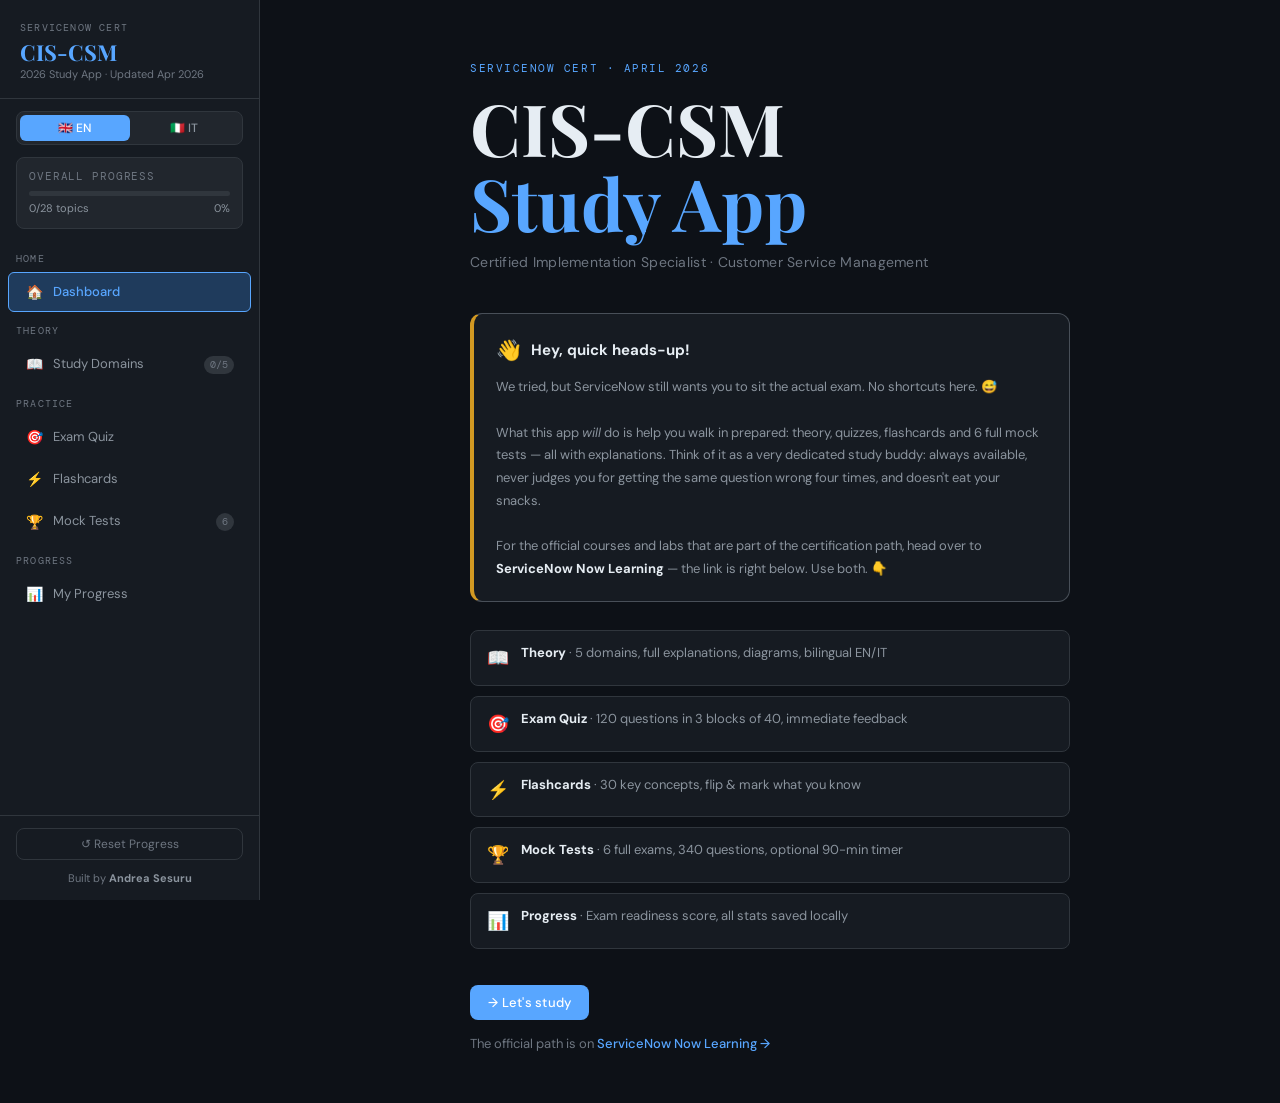
==== index.html @ 517e0b8b "feat: add mock tests section + welcome page - 6 full-length mock exams (340 questions) with certifie" ====
<!DOCTYPE html>
<html lang="en">
<head>
<meta charset="UTF-8">
<meta name="viewport" content="width=device-width, initial-scale=1.0">
<title>CIS-CSM 2026 — Study App</title>
<link href="https://fonts.googleapis.com/css2?family=DM+Sans:wght@300;400;500;600&family=DM+Mono:wght@400;500&family=Playfair+Display:wght@700&display=swap" rel="stylesheet">
<link rel="stylesheet" href="assets/style.css">
</head>
<body>
<div id="app">

<!-- SIDEBAR -->
<nav id="sidebar">
  <div class="sidebar-logo">
    <div class="logo-tag">ServiceNow Cert</div>
    <h1>CIS-CSM</h1>
    <div class="logo-sub">2026 Study App · Updated Apr 2026</div>
  </div>

  <div class="lang-toggle">
    <button class="lang-btn active" id="btn-en" onclick="setLang('en')">🇬🇧 EN</button>
    <button class="lang-btn" id="btn-it" onclick="setLang('it')">🇮🇹 IT</button>
  </div>

  <div class="sidebar-progress">
    <div class="sp-label" id="sp-label">Overall Progress</div>
    <div class="progress-bar-bg"><div class="progress-bar-fill" id="overall-bar" style="width:0%"></div></div>
    <div class="sp-stats">
      <span id="sp-topics">0/20 topics</span>
      <span id="sp-pct">0%</span>
    </div>
  </div>

  <div class="nav-section-label" id="nav-home-label">HOME</div>
  <div class="nav-item active" onclick="showView('home')">
    <span class="nav-icon">🏠</span>
    <span id="nav-home-text">Dashboard</span>
  </div>

  <div class="nav-section-label" id="nav-theory-label">THEORY</div>
  <div class="nav-item" onclick="toggleTheoryNav()">
    <span class="nav-icon">📖</span>
    <span id="nav-theory-text">Study Domains</span>
    <span class="nav-badge" id="theory-done-badge">0/5</span>
  </div>
  <div id="theory-subnav" style="display:none">
    <div class="nav-sub-item" onclick="showTheory(0)" id="subnav-0">
      <span class="check" id="check-0"></span>D1 · Data Model
    </div>
    <div class="nav-sub-item" onclick="showTheory(1)" id="subnav-1">
      <span class="check" id="check-1"></span>D2 · Configuration
    </div>
    <div class="nav-sub-item" onclick="showTheory(2)" id="subnav-2">
      <span class="check" id="check-2"></span>D3 · Case Mgmt
    </div>
    <div class="nav-sub-item" onclick="showTheory(3)" id="subnav-3">
      <span class="check" id="check-3"></span>D4 · Workspace &amp; Analytics
    </div>
    <div class="nav-sub-item" onclick="showTheory(4)" id="subnav-4">
      <span class="check" id="check-4"></span>D5 · Knowledge &amp; BP
    </div>
  </div>

  <div class="nav-section-label" id="nav-practice-label">PRACTICE</div>
  <div class="nav-item" onclick="showView('quiz')">
    <span class="nav-icon">🎯</span>
    <span id="nav-quiz-text">Exam Quiz</span>
  </div>
  <div class="nav-item" onclick="showView('flashcards')">
    <span class="nav-icon">⚡</span>
    <span id="nav-flash-text">Flashcards</span>
  </div>
  <div class="nav-item" onclick="showView('mocktest')">
    <span class="nav-icon">🏆</span>
    <span id="nav-mock-text">Mock Tests</span>
    <span class="nav-badge" id="mock-done-badge">6</span>
  </div>

  <div class="nav-section-label" id="nav-progress-label">PROGRESS</div>
  <div class="nav-item" onclick="showView('progress')">
    <span class="nav-icon">📊</span>
    <span id="nav-progress-text">My Progress</span>
  </div>

  <div class="sidebar-bottom">
    <button class="reset-btn" onclick="confirmReset()" id="reset-btn">↺ Reset Progress</button>
    <div style="font-size:11px;color:var(--text3);text-align:center;margin-top:10px">Built by <strong style="color:var(--text2)">Andrea Sesuru</strong></div>
  </div>
</nav>

<!-- MAIN -->
<main id="main">

<!-- WELCOME VIEW -->
<div class="view active" id="view-welcome" style="max-width:680px">
  <div class="welcome-logo">
    <div class="wl-tag" id="wl-tag">ServiceNow Cert · April 2026</div>
    <h1 class="wl-title">CIS-CSM<br><span id="wl-sub">Study App</span></h1>
    <p class="wl-tagline" id="wl-tagline">Certified Implementation Specialist · Customer Service Management</p>
  </div>

  <div class="welcome-disclaimer">
    <div class="wd-header">
      <span class="wd-emoji">👋</span>
      <span class="wd-title" id="wd-title">Hey, quick heads-up!</span>
    </div>
    <p class="wd-text" id="wd-text"></p>
  </div>

  <div class="welcome-features">
    <div class="wf-item"><span class="wf-icon">📖</span><div><strong id="wf-t1">Theory</strong><span id="wf-d1"> · 5 domains, full explanations, diagrams, bilingual EN/IT</span></div></div>
    <div class="wf-item"><span class="wf-icon">🎯</span><div><strong id="wf-t2">Exam Quiz</strong><span id="wf-d2"> · 120 questions in 3 blocks of 40, immediate feedback</span></div></div>
    <div class="wf-item"><span class="wf-icon">⚡</span><div><strong id="wf-t3">Flashcards</strong><span id="wf-d3"> · 30 key concepts, flip & mark what you know</span></div></div>
    <div class="wf-item"><span class="wf-icon">🏆</span><div><strong id="wf-t4">Mock Tests</strong><span id="wf-d4"> · 6 full exams, 340 questions, optional 90-min timer</span></div></div>
    <div class="wf-item"><span class="wf-icon">📊</span><div><strong id="wf-t5">Progress</strong><span id="wf-d5"> · Exam readiness score, all stats saved locally</span></div></div>
  </div>

  <div class="welcome-cta">
    <button class="btn-primary welcome-enter-btn" onclick="showView('home')" id="wl-enter-btn">
      → Let's study
    </button>
    <div class="wl-snow-link">
      <span id="wl-snow-pre">The official path is on </span><a href="https://learning.servicenow.com/lxp/en/pages/now-learning-get-certified?id=amap_detail&achievement_id=548ed977dbc27f40de3cdb85ca9619d2" target="_blank" rel="noopener" class="hb-link">ServiceNow Now Learning →</a>
    </div>
  </div>
</div>

<!-- HOME VIEW -->
<div class="view" id="view-home">
  <div class="view-header">
    <div class="breadcrumb" id="bc-home">HOME</div>
    <h2 id="home-title">CIS-CSM 2026 Study Hub</h2>
    <p id="home-sub">ServiceNow Certified Implementation Specialist · Customer Service Management</p>
  </div>
  <div class="home-hero">
    <div class="hero-tag" id="hero-tag">Exam Overview</div>
    <div class="exam-badges">
      <span class="exam-badge" id="badge-q">60 questions</span>
      <span class="exam-badge" id="badge-t">90 minutes</span>
      <span class="exam-badge" id="badge-p">~70% to pass</span>
      <span class="exam-badge" id="badge-c">$315 fee</span>
      <span class="exam-badge" id="badge-pre">Prereq: CSA</span>
    </div>
    <div style="background:var(--bg2);border:1px solid var(--border);border-radius:var(--radius-lg);padding:16px 20px;margin-bottom:16px">
      <div style="font-size:12px;color:var(--text3);font-family:var(--font-mono);text-transform:uppercase;letter-spacing:.08em;margin-bottom:8px" id="domain-chart-label">Domain Weights</div>
      <div class="weight-chart">
        <div class="wc-bar-wrap"><div class="wc-bar" style="height:60%;background:var(--blue)"></div><div class="wc-pct">25%</div><div class="wc-label">Data Model</div></div>
        <div class="wc-bar-wrap"><div class="wc-bar" style="height:100%;background:var(--teal)"></div><div class="wc-pct">30%</div><div class="wc-label">Config</div></div>
        <div class="wc-bar-wrap"><div class="wc-bar" style="height:67%;background:var(--purple)"></div><div class="wc-pct">20%</div><div class="wc-label">Case Mgmt</div></div>
        <div class="wc-bar-wrap"><div class="wc-bar" style="height:50%;background:var(--amber)"></div><div class="wc-pct">15%</div><div class="wc-label">WS &amp; Analytics</div></div>
        <div class="wc-bar-wrap"><div class="wc-bar" style="height:33%;background:var(--red)"></div><div class="wc-pct">10%</div><div class="wc-label">Knowledge</div></div>
      </div>
    </div>
  </div>
  <div class="home-cards">
    <div class="home-card" onclick="showView('theory')">
      <div class="hc-icon">📖</div>
      <div class="hc-title" id="hc-t1">Study Theory</div>
      <div class="hc-desc" id="hc-d1">5 domains, full explanations with diagrams. Switch EN/IT.</div>
      <div class="hc-arrow" id="hc-a1">→ Start learning</div>
    </div>
    <div class="home-card" onclick="showView('quiz')">
      <div class="hc-icon">🎯</div>
      <div class="hc-title" id="hc-t2">Take a Quiz</div>
      <div class="hc-desc" id="hc-d2">120+ exam-style questions in blocks of 40. Full explanations.</div>
      <div class="hc-arrow" id="hc-a2">→ Test yourself</div>
    </div>
    <div class="home-card" onclick="showView('flashcards')">
      <div class="hc-icon">⚡</div>
      <div class="hc-title" id="hc-t3">Flashcards</div>
      <div class="hc-desc" id="hc-d3">Quick concept review — flip cards, mark what you know.</div>
      <div class="hc-arrow" id="hc-a3">→ Quick review</div>
    </div>
    <div class="home-card" onclick="showView('progress')">
      <div class="hc-icon">📊</div>
      <div class="hc-title" id="hc-t4">My Progress</div>
      <div class="hc-desc" id="hc-d4">Track quiz scores, topics completed, and readiness level.</div>
      <div class="hc-arrow" id="hc-a4">→ View stats</div>
    </div>
    <div class="home-card home-card-mock" onclick="showView('mocktest')">
      <div class="hc-icon">🏆</div>
      <div class="hc-title" id="hc-t5">Full Exam Simulations</div>
      <div class="hc-desc" id="hc-d5">6 full mock tests with 340 real-style questions. Instant explanations.</div>
      <div class="hc-arrow" id="hc-a5">→ Simulate exam</div>
    </div>
  </div>
</div>

<!-- THEORY VIEW -->
<div class="view" id="view-theory" style="padding:0;max-width:100%">
  <div class="theory-layout">
    <div class="theory-toc" id="theory-toc"></div>
    <div class="theory-main" id="theory-main"></div>
  </div>
</div>

<!-- QUIZ VIEW -->
<div class="view" id="view-quiz">
  <div class="view-header">
    <div class="breadcrumb" id="bc-quiz">PRACTICE</div>
    <h2 id="quiz-title">Exam Quiz</h2>
    <p id="quiz-sub">Blocks of 40 questions · English · Answer and read explanation immediately</p>
  </div>
  <div id="quiz-setup">
    <div class="card" style="margin-bottom:20px">
      <div class="card-title" id="qs-select-label">Select a question block:</div>
      <div class="block-selector" id="block-selector"></div>
    </div>
    <div id="quiz-area"></div>
  </div>
  <div id="quiz-result" style="display:none"></div>
</div>

<!-- FLASHCARDS VIEW -->
<div class="view" id="view-flashcards">
  <div class="view-header">
    <div class="breadcrumb" id="bc-flash">PRACTICE</div>
    <h2 id="fc-title">Flashcards</h2>
    <p id="fc-sub">Click card to reveal answer · Mark what you know</p>
  </div>
  <div id="fc-domain-select" style="margin-bottom:16px"></div>
  <div id="flashcard-area"></div>
</div>

<!-- MOCK TEST VIEW -->
<div class="view" id="view-mocktest">
  <div class="view-header">
    <div class="breadcrumb" id="bc-mock">PRACTICE</div>
    <h2 id="mock-title">Mock Tests</h2>
    <p id="mock-sub">Full-length exam simulations · 340 questions across 6 tests · Immediate feedback</p>
  </div>
  <div id="mock-area"></div>
</div>

<!-- PROGRESS VIEW -->
<div class="view" id="view-progress">
  <div class="view-header">
    <div class="breadcrumb" id="bc-prog">PROGRESS</div>
    <h2 id="prog-title">My Progress</h2>
    <p id="prog-sub">Your personal study stats — saved locally in your browser</p>
  </div>
  <div id="progress-content"></div>
</div>

</main>
</div>

<!-- TOAST -->
<div class="toast" id="toast"></div>

<!-- DATA -->
<script src="data/theory-data.js"></script>
<script src="data/quiz-data.js"></script>
<script src="data/flashcards-data.js"></script>
<script src="data/mock-data-part1.js"></script>
<script src="data/mock-data-part2.js"></script>
<script src="data/mock-data.js"></script>

<!-- CORE -->
<script src="js/app.js"></script>
<script src="js/theory.js"></script>
<script src="js/quiz.js"></script>
<script src="js/flashcards.js"></script>
<script src="js/progress.js"></script>
<script src="js/mocktest.js"></script>
</body>
</html>
---- assets/style.css ----
:root {
  --bg: #0d1117;
  --bg2: #161b22;
  --bg3: #21262d;
  --bg4: #30363d;
  --border: #30363d;
  --border2: #484f58;
  --text: #e6edf3;
  --text2: #8b949e;
  --text3: #6e7681;
  --blue: #58a6ff;
  --blue-dim: #1f3b5c;
  --green: #3fb950;
  --green-dim: #1a3a22;
  --red: #f85149;
  --red-dim: #3b1c1c;
  --amber: #d29922;
  --amber-dim: #3b2e0e;
  --purple: #a5a0f0;
  --purple-dim: #2d2a5e;
  --teal: #39c5cf;
  --teal-dim: #0d3035;
  --radius: 8px;
  --radius-lg: 12px;
  --font: 'DM Sans', sans-serif;
  --font-mono: 'DM Mono', monospace;
  --font-display: 'Playfair Display', serif;
  --transition: 0.18s ease;
}
*, *::before, *::after { box-sizing: border-box; margin: 0; padding: 0; }
html { scroll-behavior: smooth; }
body { background: var(--bg); color: var(--text); font-family: var(--font); font-size: 15px; line-height: 1.6; min-height: 100vh; overflow-x: hidden; }
a { color: var(--blue); text-decoration: none; }
button { font-family: var(--font); cursor: pointer; border: none; outline: none; }
input, select { font-family: var(--font); }

/* ── LAYOUT ── */
#app { display: flex; min-height: 100vh; }

/* ── SIDEBAR ── */
#sidebar {
  width: 260px; min-width: 260px; background: var(--bg2); border-right: 1px solid var(--border);
  display: flex; flex-direction: column; position: sticky; top: 0; height: 100vh; overflow-y: auto; z-index: 100;
}
.sidebar-logo {
  padding: 20px 20px 14px;
  border-bottom: 1px solid var(--border);
}
.sidebar-logo .logo-tag {
  font-size: 10px; letter-spacing: 0.12em; text-transform: uppercase; color: var(--text3);
  font-family: var(--font-mono); margin-bottom: 4px;
}
.sidebar-logo h1 {
  font-family: var(--font-display); font-size: 22px; color: var(--blue);
  line-height: 1.1;
}
.sidebar-logo .logo-sub { font-size: 11px; color: var(--text3); margin-top: 2px; }

/* lang toggle */
.lang-toggle {
  margin: 12px 16px;
  display: flex; background: var(--bg3); border-radius: var(--radius); padding: 3px; border: 1px solid var(--border);
}
.lang-btn {
  flex: 1; padding: 5px; border-radius: 6px; font-size: 12px; font-weight: 500;
  background: transparent; color: var(--text2); transition: var(--transition);
}
.lang-btn.active { background: var(--blue); color: #fff; }

/* progress mini */
.sidebar-progress {
  margin: 0 16px 12px;
  background: var(--bg3); border-radius: var(--radius); padding: 10px 12px; border: 1px solid var(--border);
}
.sidebar-progress .sp-label { font-size: 11px; color: var(--text3); margin-bottom: 6px; font-family: var(--font-mono); text-transform: uppercase; letter-spacing: 0.08em; }
.progress-bar-bg { background: var(--bg4); border-radius: 99px; height: 5px; margin-bottom: 4px; }
.progress-bar-fill { height: 5px; border-radius: 99px; background: linear-gradient(90deg, var(--blue), var(--teal)); transition: width 0.5s ease; }
.sp-stats { display: flex; justify-content: space-between; font-size: 11px; color: var(--text2); }

/* nav sections */
.nav-section-label {
  padding: 10px 16px 4px; font-size: 10px; text-transform: uppercase; letter-spacing: 0.12em;
  color: var(--text3); font-family: var(--font-mono);
}
.nav-item {
  display: flex; align-items: center; gap: 10px; padding: 8px 16px;
  cursor: pointer; border-radius: 6px; margin: 1px 8px;
  transition: var(--transition); font-size: 13px; color: var(--text2); font-weight: 400;
  border: 1px solid transparent;
}
.nav-item:hover { background: var(--bg3); color: var(--text); }
.nav-item.active { background: var(--blue-dim); color: var(--blue); border-color: var(--blue); font-weight: 500; }
.nav-item .nav-icon { width: 18px; text-align: center; font-size: 14px; flex-shrink: 0; }
.nav-item .nav-badge {
  margin-left: auto; font-size: 10px; padding: 1px 6px; border-radius: 99px;
  background: var(--bg4); color: var(--text3); font-family: var(--font-mono);
}
.nav-item.active .nav-badge { background: var(--blue); color: #fff; }

.nav-sub-item {
  display: flex; align-items: center; gap: 8px; padding: 6px 16px 6px 36px;
  cursor: pointer; border-radius: 6px; margin: 1px 8px;
  transition: var(--transition); font-size: 12px; color: var(--text3);
}
.nav-sub-item:hover { background: var(--bg3); color: var(--text2); }
.nav-sub-item.active { color: var(--blue); }
.nav-sub-item .check { width: 14px; height: 14px; border-radius: 3px; border: 1px solid var(--border2); display: inline-flex; align-items: center; justify-content: center; flex-shrink: 0; font-size: 9px; }
.nav-sub-item.done .check { background: var(--green); border-color: var(--green); color: #fff; }

.sidebar-bottom { margin-top: auto; padding: 12px 16px; border-top: 1px solid var(--border); }
.reset-btn {
  width: 100%; padding: 7px; background: transparent; border: 1px solid var(--border);
  border-radius: var(--radius); color: var(--text3); font-size: 12px;
  transition: var(--transition);
}
.reset-btn:hover { border-color: var(--red); color: var(--red); }

/* ── MAIN CONTENT ── */
#main { flex: 1; overflow-y: auto; }
.view { display: none; padding: 32px 40px; max-width: 900px; margin: 0 auto; }

/* ── WELCOME PAGE ── */
#view-welcome {
  min-height: 100vh;
  padding: 60px 40px 48px;
  flex-direction: column; justify-content: center;
}
#view-welcome.active { display: flex !important; }

.welcome-logo { margin-bottom: 40px; }
.wl-tag {
  font-size: 11px; text-transform: uppercase; letter-spacing: .14em;
  color: var(--blue); font-family: var(--font-mono); margin-bottom: 12px;
}
.wl-title {
  font-family: var(--font-display); font-size: clamp(42px, 8vw, 72px);
  line-height: 1.05; color: var(--text); margin-bottom: 10px;
}
.wl-title span { color: var(--blue); }
.wl-tagline { font-size: 14px; color: var(--text3); letter-spacing: .02em; }

.welcome-disclaimer {
  background: var(--bg2); border: 1px solid var(--border2);
  border-left: 4px solid var(--amber);
  border-radius: var(--radius-lg); padding: 20px 22px; margin-bottom: 28px;
}
.wd-header { display: flex; align-items: center; gap: 10px; margin-bottom: 10px; }
.wd-emoji  { font-size: 20px; }
.wd-title  { font-size: 15px; font-weight: 700; color: var(--text); }
.wd-text   { font-size: 13px; color: var(--text2); line-height: 1.75; }
.wd-text strong { color: var(--text); }
.wd-text a { color: var(--blue); }

.welcome-features {
  display: flex; flex-direction: column; gap: 10px; margin-bottom: 36px;
}
.wf-item {
  display: flex; align-items: flex-start; gap: 12px;
  padding: 12px 16px; background: var(--bg2); border: 1px solid var(--border);
  border-radius: var(--radius); font-size: 13px; color: var(--text2);
}
.wf-icon { font-size: 18px; flex-shrink: 0; margin-top: 1px; }
.wf-item strong { color: var(--text); }

.welcome-cta { display: flex; flex-direction: column; gap: 14px; }
.welcome-enter-btn {
  padding: 14px 32px; font-size: 16px; font-weight: 600;
  border-radius: var(--radius-lg); width: fit-content;
  letter-spacing: .02em;
}
.wl-snow-link { font-size: 13px; color: var(--text3); }
.wl-snow-link a { color: var(--blue); font-weight: 500; }
.view.active { display: block; }

/* ── HEADER BAR ── */
.view-header { margin-bottom: 28px; }
.view-header .breadcrumb { font-size: 11px; color: var(--text3); font-family: var(--font-mono); margin-bottom: 8px; text-transform: uppercase; letter-spacing: 0.08em; }
.view-header h2 { font-size: 28px; font-weight: 600; color: var(--text); margin-bottom: 4px; }
.view-header p { color: var(--text2); font-size: 14px; }

/* ── CARDS ── */
.card { background: var(--bg2); border: 1px solid var(--border); border-radius: var(--radius-lg); padding: 20px 24px; margin-bottom: 16px; }
.card-title { font-weight: 600; font-size: 14px; margin-bottom: 8px; }
.card p { color: var(--text2); font-size: 14px; line-height: 1.7; }
.card ul { padding-left: 18px; color: var(--text2); font-size: 14px; line-height: 1.8; }
.card li { margin-bottom: 2px; }

/* ── THEORY VIEW ── */
.theory-section-header {
  display: flex; align-items: center; gap: 12px; margin-bottom: 20px;
  padding: 16px 20px; background: var(--bg2); border-radius: var(--radius-lg);
  border: 1px solid var(--border); border-left: 3px solid var(--blue);
}
.theory-section-header .tsh-pct {
  font-size: 28px; font-weight: 600; color: var(--blue); font-family: var(--font-mono); min-width: 60px;
}
.theory-section-header .tsh-info h3 { font-size: 18px; font-weight: 600; color: var(--text); }
.theory-section-header .tsh-info p { font-size: 12px; color: var(--text2); }

.concept-block {
  background: var(--bg2); border: 1px solid var(--border); border-radius: var(--radius-lg);
  margin-bottom: 12px; overflow: hidden;
}
.concept-block-header {
  display: flex; align-items: center; justify-content: space-between;
  padding: 14px 18px; cursor: pointer; transition: var(--transition);
  user-select: none;
}
.concept-block-header:hover { background: var(--bg3); }
.concept-block-header h4 { font-size: 14px; font-weight: 500; display: flex; align-items: center; gap: 10px; }
.concept-block-header .arrow { color: var(--text3); transition: transform var(--transition); font-size: 12px; }
.concept-block.open .arrow { transform: rotate(90deg); }
.concept-block-body { display: none; padding: 0 18px 16px; border-top: 1px solid var(--border); }
.concept-block.open .concept-block-body { display: block; }
.concept-block-body p { color: var(--text2); font-size: 14px; line-height: 1.75; margin-top: 12px; margin-bottom: 8px; }
.concept-block-body ul, .concept-block-body ol { padding-left: 20px; color: var(--text2); font-size: 14px; line-height: 1.8; }
.concept-block-body li { margin-bottom: 4px; }
.concept-block-body strong { color: var(--text); font-weight: 500; }
.concept-block-body code { background: var(--bg3); color: var(--amber); padding: 1px 5px; border-radius: 4px; font-family: var(--font-mono); font-size: 12px; }

/* callout boxes */
.callout {
  display: flex; gap: 12px; padding: 12px 14px; border-radius: var(--radius);
  margin: 10px 0; font-size: 13px; line-height: 1.6;
}
.callout.info { background: var(--blue-dim); border-left: 3px solid var(--blue); color: #a0c8ff; }
.callout.warn { background: var(--amber-dim); border-left: 3px solid var(--amber); color: #f5d87a; }
.callout.success { background: var(--green-dim); border-left: 3px solid var(--green); color: #7ee89a; }
.callout.danger { background: var(--red-dim); border-left: 3px solid var(--red); color: #ffaaaa; }
.callout .callout-icon { font-size: 15px; flex-shrink: 0; margin-top: 1px; }

/* diagram */
.diagram-wrap { margin: 14px 0; overflow-x: auto; }
.diagram-wrap svg { max-width: 100%; height: auto; }

/* table */
.info-table { width: 100%; border-collapse: collapse; margin: 12px 0; font-size: 13px; }
.info-table th { background: var(--bg3); color: var(--blue); font-weight: 500; padding: 8px 12px; text-align: left; border: 1px solid var(--border); font-family: var(--font-mono); font-size: 11px; text-transform: uppercase; letter-spacing: 0.05em; }
.info-table td { padding: 8px 12px; border: 1px solid var(--border); color: var(--text2); vertical-align: top; }
.info-table tr:nth-child(even) td { background: var(--bg3); }

/* mark done btn */
.mark-done-btn {
  margin-top: 16px; padding: 8px 16px; background: transparent;
  border: 1px solid var(--green); border-radius: var(--radius); color: var(--green); font-size: 13px;
  transition: var(--transition);
}
.mark-done-btn:hover, .mark-done-btn.done { background: var(--green); color: #fff; }

/* ── QUIZ VIEW ── */
.quiz-nav-bar {
  display: flex; align-items: center; gap: 12px; margin-bottom: 24px;
  padding: 12px 16px; background: var(--bg2); border-radius: var(--radius-lg); border: 1px solid var(--border);
}
.quiz-nav-bar .qnb-info { font-size: 13px; color: var(--text2); }
.quiz-nav-bar .qnb-info span { color: var(--text); font-weight: 500; }
.quiz-score-badge { margin-left: auto; font-family: var(--font-mono); font-size: 13px; color: var(--blue); background: var(--blue-dim); padding: 4px 10px; border-radius: 99px; }

.question-card {
  background: var(--bg2); border: 1px solid var(--border); border-radius: var(--radius-lg);
  padding: 22px 24px; margin-bottom: 12px;
}
.question-card .q-meta { font-size: 11px; color: var(--text3); font-family: var(--font-mono); text-transform: uppercase; letter-spacing: 0.08em; margin-bottom: 10px; display: flex; align-items: center; gap: 8px; }
.question-card .q-meta .domain-tag { background: var(--bg3); border: 1px solid var(--border); border-radius: 99px; padding: 2px 8px; }
.question-card .q-text { font-size: 15px; font-weight: 500; color: var(--text); line-height: 1.6; margin-bottom: 16px; }

.options { display: flex; flex-direction: column; gap: 8px; }
.option-btn {
  display: flex; align-items: flex-start; gap: 10px; padding: 11px 14px;
  background: var(--bg3); border: 1px solid var(--border); border-radius: var(--radius);
  text-align: left; font-size: 14px; color: var(--text); transition: var(--transition);
  cursor: pointer; line-height: 1.5;
}
.option-btn:hover:not(:disabled) { border-color: var(--blue); color: var(--text); background: var(--blue-dim); }
.option-btn .opt-letter {
  width: 22px; height: 22px; border-radius: 5px; flex-shrink: 0; margin-top: 1px;
  background: var(--bg4); border: 1px solid var(--border2); font-size: 11px; font-family: var(--font-mono);
  display: flex; align-items: center; justify-content: center; font-weight: 600; color: var(--text2);
}
.option-btn.correct { border-color: var(--green); background: var(--green-dim); color: #7ee89a; }
.option-btn.correct .opt-letter { background: var(--green); border-color: var(--green); color: #fff; }
.option-btn.wrong { border-color: var(--red); background: var(--red-dim); color: #ffaaaa; }
.option-btn.wrong .opt-letter { background: var(--red); border-color: var(--red); color: #fff; }
.option-btn:disabled { cursor: default; }

.explanation {
  margin-top: 14px; padding: 12px 14px; border-radius: var(--radius);
  background: var(--bg3); border-left: 3px solid var(--blue); font-size: 13px;
  line-height: 1.65; color: var(--text2); display: none;
}
.explanation.show { display: block; }
.explanation strong { color: var(--text); font-weight: 500; }

/* quiz controls */
.quiz-controls { display: flex; gap: 10px; margin-top: 20px; flex-wrap: wrap; }
.btn-primary { padding: 9px 18px; background: var(--blue); border-radius: var(--radius); color: #fff; font-size: 13px; font-weight: 500; transition: var(--transition); }
.btn-primary:hover { background: #79baff; }
.btn-secondary { padding: 9px 18px; background: transparent; border: 1px solid var(--border2); border-radius: var(--radius); color: var(--text2); font-size: 13px; transition: var(--transition); }
.btn-secondary:hover { border-color: var(--text); color: var(--text); }
.btn-danger { padding: 9px 18px; background: transparent; border: 1px solid var(--red); border-radius: var(--radius); color: var(--red); font-size: 13px; transition: var(--transition); }
.btn-danger:hover { background: var(--red-dim); }

/* progress dots */
.q-progress-dots { display: flex; flex-wrap: wrap; gap: 5px; margin-bottom: 16px; }
.q-dot {
  width: 22px; height: 22px; border-radius: 5px; background: var(--bg3);
  border: 1px solid var(--border); cursor: pointer; font-size: 10px; font-family: var(--font-mono);
  display: flex; align-items: center; justify-content: center; color: var(--text3);
  transition: var(--transition);
}
.q-dot:hover { border-color: var(--blue); }
.q-dot.current { border-color: var(--blue); color: var(--blue); background: var(--blue-dim); }
.q-dot.answered-correct { background: var(--green-dim); border-color: var(--green); color: var(--green); }
.q-dot.answered-wrong { background: var(--red-dim); border-color: var(--red); color: var(--red); }

/* block selector */
.block-selector { display: flex; gap: 8px; flex-wrap: wrap; margin-bottom: 20px; }
.block-btn {
  padding: 7px 14px; border-radius: var(--radius); border: 1px solid var(--border);
  background: var(--bg2); color: var(--text2); font-size: 13px; transition: var(--transition);
  display: flex; align-items: center; gap: 6px;
}
.block-btn:hover { border-color: var(--blue); color: var(--blue); }
.block-btn.active { background: var(--blue); border-color: var(--blue); color: #fff; }
.block-btn .b-check { width: 14px; height: 14px; border-radius: 3px; background: rgba(255,255,255,0.2); display: flex; align-items: center; justify-content: center; font-size: 9px; }

/* ── FLASHCARD VIEW ── */
.flashcard-container { perspective: 1000px; margin: 20px auto; max-width: 600px; }
.flashcard {
  width: 100%; height: 240px; position: relative; cursor: pointer;
  transform-style: preserve-3d; transition: transform 0.5s ease;
}
.flashcard.flipped { transform: rotateY(180deg); }
.flashcard-front, .flashcard-back {
  position: absolute; inset: 0; backface-visibility: hidden;
  background: var(--bg2); border: 1px solid var(--border); border-radius: var(--radius-lg);
  display: flex; flex-direction: column; align-items: center; justify-content: center;
  padding: 24px; text-align: center;
}
.flashcard-back { transform: rotateY(180deg); border-color: var(--green); background: var(--bg2); }
.flashcard-front .fc-label { font-size: 10px; text-transform: uppercase; letter-spacing: 0.12em; color: var(--text3); font-family: var(--font-mono); margin-bottom: 12px; }
.flashcard-front .fc-q { font-size: 16px; font-weight: 500; color: var(--text); line-height: 1.5; }
.flashcard-back .fc-a-label { font-size: 10px; text-transform: uppercase; letter-spacing: 0.12em; color: var(--green); font-family: var(--font-mono); margin-bottom: 12px; }
.flashcard-back .fc-a { font-size: 14px; color: var(--text); line-height: 1.6; }
.fc-controls { display: flex; gap: 10px; justify-content: center; margin-top: 16px; flex-wrap: wrap; }
.fc-result-btn {
  padding: 8px 18px; border-radius: var(--radius); font-size: 13px; transition: var(--transition);
}
.fc-result-btn.knew { background: var(--green-dim); border: 1px solid var(--green); color: var(--green); }
.fc-result-btn.knew:hover { background: var(--green); color: #fff; }
.fc-result-btn.missed { background: var(--red-dim); border: 1px solid var(--red); color: var(--red); }
.fc-result-btn.missed:hover { background: var(--red); color: #fff; }
.fc-result-btn:disabled { opacity: 0.4; cursor: default; }
.fc-progress { font-family: var(--font-mono); font-size: 12px; color: var(--text3); text-align: center; margin-top: 10px; }

/* ── DASHBOARD VIEW ── */
.stats-grid { display: grid; grid-template-columns: repeat(auto-fit, minmax(160px, 1fr)); gap: 12px; margin-bottom: 24px; }
.stat-card {
  background: var(--bg2); border: 1px solid var(--border); border-radius: var(--radius-lg);
  padding: 16px 18px;
}
.stat-card .sc-label { font-size: 11px; color: var(--text3); font-family: var(--font-mono); text-transform: uppercase; letter-spacing: 0.08em; margin-bottom: 6px; }
.stat-card .sc-value { font-size: 28px; font-weight: 600; color: var(--text); font-family: var(--font-mono); }
.stat-card .sc-sub { font-size: 12px; color: var(--text3); margin-top: 2px; }

.domain-progress-card { background: var(--bg2); border: 1px solid var(--border); border-radius: var(--radius-lg); padding: 18px 20px; margin-bottom: 12px; }
.dpc-header { display: flex; justify-content: space-between; align-items: center; margin-bottom: 10px; }
.dpc-header h4 { font-size: 14px; font-weight: 500; }
.dpc-header .dpc-pct { font-family: var(--font-mono); font-size: 13px; color: var(--blue); }
.dpc-bar-bg { background: var(--bg4); border-radius: 99px; height: 6px; }
.dpc-bar-fill { height: 6px; border-radius: 99px; background: linear-gradient(90deg, var(--blue), var(--teal)); transition: width 0.8s ease; }
.dpc-sub { font-size: 12px; color: var(--text3); margin-top: 5px; }

/* ── HOME VIEW ── */
.home-banner {
  display: flex; gap: 16px; align-items: flex-start;
  background: linear-gradient(135deg, #1a2f4a 0%, #1a3a2a 100%);
  border: 1px solid var(--teal); border-radius: var(--radius-lg);
  padding: 18px 22px; margin-bottom: 24px;
}
.hb-icon { font-size: 28px; flex-shrink: 0; margin-top: 2px; }
.hb-title { font-size: 13px; font-family: var(--font-mono); text-transform: uppercase; letter-spacing: .1em; color: var(--teal); margin-bottom: 5px; font-weight: 600; }
.hb-text { font-size: 13px; color: var(--text2); line-height: 1.6; margin: 0; }
.hb-link { color: var(--teal); font-weight: 600; text-decoration: none; white-space: nowrap; }
.hb-link:hover { text-decoration: underline; }

.home-hero {
  text-align: center; padding: 32px 0 24px;
}
.home-hero .hero-tag { font-size: 11px; font-family: var(--font-mono); color: var(--blue); text-transform: uppercase; letter-spacing: 0.15em; margin-bottom: 10px; }
.home-hero h2 { font-family: var(--font-display); font-size: 42px; color: var(--text); line-height: 1.1; margin-bottom: 10px; }
.home-hero p { color: var(--text2); font-size: 15px; max-width: 540px; margin: 0 auto 24px; }
.exam-badges { display: flex; gap: 10px; justify-content: center; flex-wrap: wrap; margin-bottom: 28px; }
.exam-badge {
  padding: 6px 14px; border-radius: 99px; font-size: 12px; font-family: var(--font-mono);
  border: 1px solid var(--border); background: var(--bg3); color: var(--text2);
}
.home-cards { display: grid; grid-template-columns: repeat(auto-fit, minmax(220px, 1fr)); gap: 14px; margin-bottom: 28px; }
.home-card {
  background: var(--bg2); border: 1px solid var(--border); border-radius: var(--radius-lg);
  padding: 20px; cursor: pointer; transition: var(--transition);
  display: flex; flex-direction: column; gap: 10px;
}
.home-card:hover { border-color: var(--blue); transform: translateY(-2px); }
.home-card .hc-icon { font-size: 24px; }
.home-card .hc-title { font-size: 15px; font-weight: 600; color: var(--text); }
.home-card .hc-desc { font-size: 13px; color: var(--text2); line-height: 1.5; }
.home-card .hc-arrow { font-size: 12px; color: var(--text3); margin-top: auto; }

/* domain weight chart */
.weight-chart { display: flex; gap: 4px; height: 60px; align-items: flex-end; margin: 16px 0 4px; }
.wc-bar-wrap { flex: 1; display: flex; flex-direction: column; align-items: center; gap: 4px; }
.wc-bar { width: 100%; border-radius: 4px 4px 0 0; background: var(--blue); opacity: 0.7; min-height: 8px; }
.wc-label { font-size: 9px; color: var(--text3); font-family: var(--font-mono); text-align: center; }
.wc-pct { font-size: 10px; color: var(--blue); font-family: var(--font-mono); font-weight: 600; }

/* notification toast */
.toast {
  position: fixed; bottom: 24px; right: 24px; background: var(--bg3);
  border: 1px solid var(--border); border-radius: var(--radius-lg); padding: 12px 18px;
  font-size: 13px; color: var(--text); box-shadow: 0 8px 24px rgba(0,0,0,0.4);
  transform: translateY(80px); opacity: 0; transition: all 0.3s ease; z-index: 999;
  max-width: 300px;
}
.toast.show { transform: translateY(0); opacity: 1; }
.toast.success { border-left: 3px solid var(--green); }
.toast.info { border-left: 3px solid var(--blue); }

/* quiz result screen */
.result-screen { text-align: center; padding: 32px 20px; }
.result-screen .rs-score { font-size: 72px; font-weight: 600; font-family: var(--font-mono); margin-bottom: 8px; }
.result-screen .rs-label { font-size: 18px; font-weight: 500; color: var(--text2); margin-bottom: 24px; }
.result-screen .rs-pass { color: var(--green); }
.result-screen .rs-fail { color: var(--red); }
.result-breakdown { display: grid; grid-template-columns: repeat(auto-fit, minmax(140px, 1fr)); gap: 10px; margin: 20px 0; text-align: left; }
.rb-item { background: var(--bg3); border: 1px solid var(--border); border-radius: var(--radius); padding: 12px 14px; }
.rb-domain { font-size: 11px; color: var(--text3); margin-bottom: 4px; }
.rb-score { font-size: 18px; font-weight: 600; font-family: var(--font-mono); }

/* tag pill */
.tag { display: inline-block; padding: 2px 8px; border-radius: 99px; font-size: 11px; font-family: var(--font-mono); }
.tag.blue { background: var(--blue-dim); color: var(--blue); }
.tag.green { background: var(--green-dim); color: var(--green); }
.tag.amber { background: var(--amber-dim); color: var(--amber); }
.tag.red { background: var(--red-dim); color: var(--red); }
.tag.purple { background: var(--purple-dim); color: var(--purple); }
.tag.teal { background: var(--teal-dim); color: var(--teal); }

/* ── RESPONSIVE ── */
@media (max-width: 768px) {
  #sidebar { width: 200px; min-width: 200px; }
  .view { padding: 20px 16px; }
  .home-hero h2 { font-size: 30px; }
}
@media (max-width: 580px) {
  #app { flex-direction: column; }
  #sidebar { width: 100%; height: auto; position: relative; flex-direction: row; flex-wrap: wrap; min-height: unset; }
  #sidebar .sidebar-logo { border-bottom: none; border-right: 1px solid var(--border); }
}

/* scrollbar */
::-webkit-scrollbar { width: 6px; height: 6px; }
::-webkit-scrollbar-track { background: var(--bg); }
::-webkit-scrollbar-thumb { background: var(--bg4); border-radius: 99px; }
::-webkit-scrollbar-thumb:hover { background: var(--border2); }

/* SVG diagrams inline */
.diagram svg { background: var(--bg3); border-radius: var(--radius); padding: 8px; }

/* ── THEORY SIDEBAR TOC ── */
.theory-layout { display: flex; min-height: 100vh; }
.theory-toc { width: 200px; min-width: 200px; background: var(--bg2); border-right: 1px solid var(--border); padding: 12px 0; position: sticky; top: 0; height: 100vh; overflow-y: auto; }
.theory-main { flex: 1; padding: 28px 32px; max-width: 820px; }
.toc-domain-label { padding: 8px 14px 3px; font-size: 10px; font-family: var(--font-mono); text-transform: uppercase; letter-spacing: .1em; color: var(--text3); }
.toc-item { display: flex; align-items: center; gap: 6px; padding: 5px 14px; font-size: 12px; color: var(--text2); cursor: pointer; transition: var(--transition); border-left: 2px solid transparent; }
.toc-item:hover { color: var(--text); background: var(--bg3); }
.toc-item.active { color: var(--blue); border-left-color: var(--blue); background: var(--blue-dim); }
.toc-item.done { color: var(--green); }
.toc-item.done.active { border-left-color: var(--green); background: var(--green-dim); }
.toc-check { margin-left: auto; font-size: 10px; }
.toc-divider { height: 1px; background: var(--border); margin: 6px 14px; }

/* ── TOPIC PILLS NAV ── */
.topic-pills { display: flex; gap: 6px; flex-wrap: wrap; margin-bottom: 18px; }
.topic-pill { padding: 4px 12px; border-radius: 99px; font-size: 12px; border: 1px solid var(--border); background: var(--bg3); color: var(--text2); cursor: pointer; transition: var(--transition); }
.topic-pill:hover { border-color: var(--blue); color: var(--blue); }
.topic-pill.active { background: var(--blue); border-color: var(--blue); color: #fff; }
.topic-pill.done { border-color: var(--green); color: var(--green); }
.topic-pill.done.active { background: var(--green); color: #fff; }

/* ── DOMAIN HERO ── */
.domain-hero { background: var(--bg2); border: 1px solid var(--border); border-radius: var(--radius-lg); padding: 18px 22px; margin-bottom: 18px; position: relative; overflow: hidden; }
.domain-hero::before { content: ''; position: absolute; right: -20px; top: -20px; width: 110px; height: 110px; border-radius: 50%; opacity: .06; background: var(--dhc, #58a6ff); }
.domain-hero .dh-pct { font-size: 38px; font-weight: 600; font-family: var(--font-mono); margin-bottom: 2px; }
.domain-hero .dh-title { font-size: 16px; font-weight: 600; color: var(--text); margin-bottom: 3px; }
.domain-hero .dh-sub { font-size: 12px; color: var(--text2); margin-bottom: 10px; }
.domain-progress-row { display: flex; align-items: center; gap: 10px; margin-top: 8px; }
.domain-progress-bar-bg { flex: 1; background: var(--bg4); border-radius: 99px; height: 4px; }
.domain-progress-bar-fill { height: 4px; border-radius: 99px; transition: width .5s ease; }
.domain-progress-label { font-size: 11px; color: var(--text3); font-family: var(--font-mono); white-space: nowrap; }

/* ── TOPIC CONTENT STYLES ── */
.topic-content { animation: fadeSlide .2s ease; }
@keyframes fadeSlide { from { opacity:0; transform:translateY(5px); } to { opacity:1; transform:translateY(0); } }
.theory-p { color: var(--text2); font-size: 14px; line-height: 1.8; margin-bottom: 12px; }
.theory-p strong { color: var(--text); font-weight: 500; }
.theory-p code { background: var(--bg3); color: var(--amber); padding: 1px 5px; border-radius: 4px; font-family: var(--font-mono); font-size: 12px; }
.theory-ul { padding-left: 20px; color: var(--text2); font-size: 14px; line-height: 1.85; margin-bottom: 12px; }
.theory-ul li { margin-bottom: 4px; }
.theory-ul li strong { color: var(--text); font-weight: 500; }
.theory-ul li code { background: var(--bg3); color: var(--amber); padding: 1px 4px; border-radius: 3px; font-family: var(--font-mono); font-size: 12px; }
.info-table2 { width: 100%; border-collapse: collapse; margin: 12px 0; font-size: 13px; }
.info-table2 th { background: var(--bg3); color: var(--blue); font-weight: 500; padding: 8px 12px; text-align: left; border: 1px solid var(--border); font-family: var(--font-mono); font-size: 11px; text-transform: uppercase; letter-spacing: .05em; }
.info-table2 td { padding: 8px 12px; border: 1px solid var(--border); color: var(--text2); vertical-align: top; }
.info-table2 tr:nth-child(even) td { background: var(--bg3); }
.info-table2 td strong { color: var(--text); }
.diagram-wrap2 { margin: 14px 0; overflow-x: auto; background: var(--bg3); border-radius: var(--radius-lg); padding: 16px; border: 1px solid var(--border); }
.diagram-wrap2 svg { max-width: 100%; height: auto; display: block; margin: 0 auto; }
.diagram-caption { font-size: 11px; color: var(--text3); text-align: center; margin-top: 8px; font-family: var(--font-mono); }

/* ── SCENARIO BOX ── */
.scenario-box { background: var(--bg3); border: 1px solid var(--border); border-radius: var(--radius-lg); margin: 14px 0; overflow: hidden; }
.scenario-hdr { display: flex; align-items: center; gap: 8px; padding: 10px 14px; background: var(--bg4); border-bottom: 1px solid var(--border); cursor: pointer; user-select: none; }
.scenario-hdr .sc-badge { font-size: 11px; font-weight: 600; color: var(--teal); font-family: var(--font-mono); text-transform: uppercase; letter-spacing: .08em; }
.scenario-hdr .sc-title { font-size: 13px; color: var(--text2); flex: 1; }
.scenario-hdr .sc-arr { font-size: 11px; color: var(--text3); transition: transform .2s; }
.scenario-box.open .sc-arr { transform: rotate(90deg); }
.scenario-body { display: none; padding: 14px; }
.scenario-box.open .scenario-body { display: block; }
.scenario-body p { font-size: 13px; color: var(--text2); line-height: 1.7; margin-bottom: 8px; }
.scenario-q { font-size: 13px; font-weight: 500; color: var(--teal); margin: 8px 0 6px; }
.scenario-a { font-size: 13px; color: var(--text); background: var(--bg2); border: 1px solid var(--border); border-left: 3px solid var(--green); border-radius: var(--radius); padding: 10px 12px; line-height: 1.7; }

/* ── PDI EXERCISE ── */
.pdi-box { background: var(--teal-dim); border: 1px solid var(--teal); border-radius: var(--radius-lg); margin: 14px 0; overflow: hidden; }
.pdi-hdr { display: flex; align-items: center; gap: 8px; padding: 10px 14px; border-bottom: 1px solid rgba(57,197,207,.2); cursor: pointer; user-select: none; }
.pdi-hdr .pdi-badge { font-size: 11px; font-weight: 600; color: var(--teal); font-family: var(--font-mono); text-transform: uppercase; letter-spacing: .08em; }
.pdi-hdr .pdi-title { font-size: 13px; color: var(--text); flex: 1; }
.pdi-hdr .pdi-arr { font-size: 11px; color: var(--teal); transition: transform .2s; }
.pdi-box.open .pdi-arr { transform: rotate(90deg); }
.pdi-body { display: none; padding: 14px; }
.pdi-box.open .pdi-body { display: block; }
.pdi-step { display: flex; gap: 10px; margin-bottom: 10px; font-size: 13px; }
.pdi-num { width: 22px; height: 22px; border-radius: 50%; background: var(--teal); color: var(--bg); font-weight: 700; font-size: 11px; display: flex; align-items: center; justify-content: center; flex-shrink: 0; margin-top: 1px; }
.pdi-text { color: var(--text2); line-height: 1.65; flex: 1; }
.pdi-text strong { color: var(--text); }
.pdi-tip { margin-top: 10px; padding: 8px 12px; background: rgba(57,197,207,.08); border-radius: var(--radius); font-size: 12px; color: var(--teal); }

/* ── MISTAKE BOX ── */
.mistake-box { background: var(--red-dim); border: 1px solid var(--red); border-left: 3px solid var(--red); border-radius: var(--radius); padding: 12px 14px; margin: 10px 0; }
.mistake-box .mb-title { font-size: 11px; font-weight: 700; color: var(--red); margin-bottom: 6px; text-transform: uppercase; letter-spacing: .06em; font-family: var(--font-mono); }
.mistake-box ul { padding-left: 16px; font-size: 13px; color: #ffaaaa; line-height: 1.7; }
.mistake-box li { margin-bottom: 3px; }

/* ── MINI QUIZ IN THEORY ── */
.mini-quiz { background: var(--bg2); border: 1px solid var(--border); border-radius: var(--radius-lg); margin: 20px 0; overflow: hidden; }
.mq-header { padding: 11px 16px; background: var(--purple-dim); border-bottom: 1px solid var(--border); display: flex; align-items: center; gap: 8px; }
.mq-header .mq-label { font-size: 11px; font-weight: 700; color: var(--purple); font-family: var(--font-mono); text-transform: uppercase; letter-spacing: .08em; }
.mq-header .mq-sub { font-size: 12px; color: var(--text2); }
.mq-q { padding: 14px 16px; border-bottom: 1px solid var(--border); }
.mq-q:last-child { border-bottom: none; }
.mq-qtext { font-size: 14px; font-weight: 500; color: var(--text); margin-bottom: 10px; line-height: 1.5; }
.mq-opts { display: flex; flex-direction: column; gap: 6px; }
.mq-opt { display: flex; align-items: flex-start; gap: 8px; padding: 8px 12px; background: var(--bg3); border: 1px solid var(--border); border-radius: var(--radius); font-size: 13px; color: var(--text); cursor: pointer; transition: var(--transition); text-align: left; width: 100%; }
.mq-opt:hover:not(:disabled) { border-color: var(--blue); background: var(--blue-dim); color: #a0c8ff; }
.mq-opt .mq-letter { width: 20px; height: 20px; border-radius: 4px; background: var(--bg4); border: 1px solid var(--border2); display: flex; align-items: center; justify-content: center; font-size: 10px; font-family: var(--font-mono); font-weight: 700; color: var(--text2); flex-shrink: 0; }
.mq-opt.correct { border-color: var(--green); background: var(--green-dim); color: #7ee89a; }
.mq-opt.correct .mq-letter { background: var(--green); border-color: var(--green); color: #fff; }
.mq-opt.wrong { border-color: var(--red); background: var(--red-dim); color: #ffaaaa; }
.mq-opt.wrong .mq-letter { background: var(--red); border-color: var(--red); color: #fff; }
.mq-opt:disabled { cursor: default; }
.mq-exp { display: none; margin-top: 8px; padding: 8px 12px; background: var(--bg4); border-radius: var(--radius); font-size: 12px; color: var(--text2); line-height: 1.6; }
.mq-exp.show { display: block; }
.mq-exp strong { color: var(--text); }

/* ── TOPIC FOOTER NAV ── */
.topic-footer { display: flex; align-items: center; gap: 10px; margin-top: 24px; padding-top: 20px; border-top: 1px solid var(--border); flex-wrap: wrap; }
.topic-prev-next { display: flex; gap: 8px; margin-left: auto; }

/* ══════════════════════════════════════════════
   MOCK TESTS — styles
   ══════════════════════════════════════════════ */

/* Home card accent for mock */
.home-card-mock { border-color: var(--amber) !important; }
.home-card-mock:hover { background: var(--amber-dim) !important; border-color: var(--amber) !important; }
.home-card-mock .hc-arrow { color: var(--amber) !important; }

/* ── Test selection grid ── */
.mock-grid {
  display: grid;
  grid-template-columns: repeat(auto-fill, minmax(280px, 1fr));
  gap: 14px;
  margin-bottom: 20px;
}

.mock-test-card {
  background: var(--bg2);
  border: 1px solid var(--border);
  border-radius: var(--radius-lg);
  padding: 16px;
  cursor: pointer;
  transition: var(--transition);
  border-left: 3px solid var(--mock-color, var(--blue));
}
.mock-test-card:hover {
  background: var(--bg3);
  transform: translateY(-1px);
  box-shadow: 0 4px 16px rgba(0,0,0,0.3);
}

.mtc-header {
  display: flex;
  align-items: center;
  gap: 12px;
  margin-bottom: 12px;
}
.mtc-emoji { font-size: 22px; }
.mtc-info { flex: 1; }
.mtc-title { font-size: 14px; font-weight: 600; color: var(--text); }
.mtc-meta { font-size: 11px; color: var(--text3); margin-top: 2px; }

.mtc-badge {
  font-size: 12px; font-weight: 700; padding: 3px 9px;
  border-radius: 99px; font-family: var(--font-mono);
  flex-shrink: 0;
}
.mtc-badge.pass { background: var(--green-dim); color: var(--green); }
.mtc-badge.fail { background: var(--red-dim); color: var(--red); }
.mtc-badge.new  { background: var(--blue-dim); color: var(--blue); }

.mtc-footer {
  display: flex;
  justify-content: space-between;
  align-items: center;
  font-size: 12px;
}
.mtc-attempts { color: var(--text3); }
.mtc-start { color: var(--mock-color, var(--blue)); font-weight: 500; }

/* ── Mock test header bar ── */
.mock-header-bar {
  display: flex;
  align-items: center;
  gap: 12px;
  padding: 10px 16px;
  background: var(--bg2);
  border: 1px solid var(--border);
  border-radius: var(--radius-lg);
  margin-bottom: 14px;
}
.mock-exit-btn {
  background: var(--bg3); color: var(--text2); border: 1px solid var(--border);
  padding: 6px 12px; border-radius: var(--radius); font-size: 12px;
  transition: var(--transition); flex-shrink: 0;
}
.mock-exit-btn:hover { background: var(--red-dim); color: var(--red); border-color: var(--red); }
.mock-hb-center { flex: 1; text-align: center; }
.mock-test-label { font-size: 13px; font-weight: 600; color: var(--text); display: block; }
.mock-progress-label { font-size: 11px; color: var(--text3); }
.mock-timer {
  font-family: var(--font-mono); font-size: 13px; color: var(--amber);
  background: var(--amber-dim); padding: 4px 10px; border-radius: var(--radius);
  flex-shrink: 0; min-width: 70px; text-align: center;
}

/* ── Question dots ── */
.mock-dots {
  display: flex;
  flex-wrap: wrap;
  gap: 4px;
  margin-bottom: 4px;
}
.mock-dot {
  width: 26px; height: 26px;
  border-radius: 5px;
  background: var(--bg3); border: 1px solid var(--border);
  font-size: 10px; font-family: var(--font-mono);
  color: var(--text3); cursor: pointer;
  display: flex; align-items: center; justify-content: center;
  transition: var(--transition); flex-shrink: 0;
}
.mock-dot:hover { border-color: var(--blue); color: var(--blue); }
.mock-dot.current {
  background: var(--blue-dim); border-color: var(--blue);
  color: var(--blue); font-weight: 700;
}
.mock-dot.correct {
  background: var(--green-dim); border-color: var(--green); color: var(--green);
}
.mock-dot.wrong {
  background: var(--red-dim); border-color: var(--red); color: var(--red);
}

/* ── Multi-choice hint ── */
.multi-hint {
  font-size: 12px; color: var(--purple); background: var(--purple-dim);
  padding: 5px 12px; border-radius: var(--radius);
  margin-bottom: 10px; display: inline-block;
  border: 1px solid var(--purple);
}

/* ── Option enhancements ── */
.opt-icon { margin-left: auto; flex-shrink: 0; font-weight: 700; font-size: 14px; }
.opt-correct { color: var(--green); }
.opt-wrong   { color: var(--red); }
.opt-check   { font-size: 15px !important; }

.option-btn.pending {
  border-color: var(--purple);
  background: var(--purple-dim);
  color: var(--text);
}
.option-btn.pending .opt-letter { background: var(--purple); border-color: var(--purple); color: #fff; }

/* ── Submit button ── */
.mock-submit {
  margin-top: 14px;
  width: 100%;
  padding: 12px;
  font-size: 14px;
  font-weight: 600;
}

/* ── Explanation in mock ── */
.mock-explanation {
  border-left: 3px solid var(--blue);
}
.exp-verdict {
  font-size: 14px; font-weight: 700; margin-bottom: 8px;
}
.exp-verdict.correct-verdict { color: var(--green); }
.exp-verdict.wrong-verdict   { color: var(--red); }
.exp-body { font-size: 13px; color: var(--text2); line-height: 1.7; }

/* ── Review section ── */
.review-section { margin-top: 8px; }
.review-title {
  font-size: 15px; font-weight: 600; color: var(--text);
  margin-bottom: 16px; padding-bottom: 10px;
  border-bottom: 1px solid var(--border);
}
.review-item {
  background: var(--bg2); border: 1px solid var(--border);
  border-radius: var(--radius); padding: 12px 14px;
  margin-bottom: 10px; border-left: 3px solid var(--border);
}
.review-item.review-correct { border-left-color: var(--green); }
.review-item.review-wrong   { border-left-color: var(--red); }

.review-q-header {
  display: flex; align-items: center; justify-content: space-between;
  margin-bottom: 6px;
}
.review-num { font-size: 11px; color: var(--text3); font-family: var(--font-mono); }
.review-verdict { font-weight: 700; font-size: 14px; }
.review-item.review-correct .review-verdict { color: var(--green); }
.review-item.review-wrong   .review-verdict { color: var(--red); }
.review-q-text { font-size: 13px; font-weight: 500; color: var(--text); margin-bottom: 6px; line-height: 1.5; }
.review-correct-ans { font-size: 12px; color: var(--green); margin-bottom: 6px; }
.review-exp { font-size: 12px; color: var(--text3); line-height: 1.6; }

/* ── Start Modal ── */
#mock-modal-overlay {
  position: fixed; inset: 0; background: rgba(0,0,0,0.6);
  display: flex; align-items: center; justify-content: center;
  z-index: 999; backdrop-filter: blur(4px);
}
.mock-modal {
  background: var(--bg2); border: 1px solid var(--border2);
  border-radius: var(--radius-lg); padding: 28px 24px;
  width: 100%; max-width: 420px; box-shadow: 0 20px 60px rgba(0,0,0,0.5);
}
.mm-title { font-size: 18px; font-weight: 700; color: var(--text); margin-bottom: 4px; }
.mm-meta  { font-size: 12px; color: var(--text3); margin-bottom: 20px; font-family: var(--font-mono); }

.mm-timer-choice { margin-bottom: 24px; }
.mm-tc-label { font-size: 11px; color: var(--text3); text-transform: uppercase; letter-spacing: .08em; font-family: var(--font-mono); margin-bottom: 10px; }
.mm-tc-options { display: grid; grid-template-columns: 1fr 1fr; gap: 10px; }
.mm-tc-btn {
  display: flex; flex-direction: column; align-items: center; gap: 4px;
  padding: 14px 10px; border-radius: var(--radius-lg);
  background: var(--bg3); border: 2px solid var(--border);
  color: var(--text2); cursor: pointer; transition: var(--transition); text-align: center;
}
.mm-tc-btn:hover { border-color: var(--blue); color: var(--text); }
.mm-tc-btn.active { border-color: var(--blue); background: var(--blue-dim); color: var(--text); }
.mm-tc-icon { font-size: 22px; }
.mm-tc-name { font-size: 13px; font-weight: 600; }
.mm-tc-desc { font-size: 11px; color: var(--text3); }
.mm-tc-btn.active .mm-tc-desc { color: var(--text2); }

.mm-actions { display: flex; gap: 10px; justify-content: flex-end; }

/* ── Responsive ── */
@media (max-width: 600px) {
  .mock-grid { grid-template-columns: 1fr; }
  .mock-dots { gap: 3px; }
  .mock-dot { width: 22px; height: 22px; font-size: 9px; }
  .mock-header-bar { flex-wrap: wrap; gap: 8px; }
  .mm-tc-options { grid-template-columns: 1fr; }
  #view-welcome { padding: 40px 20px 32px; justify-content: flex-start; }
  .wl-title { font-size: 40px; }
  .welcome-enter-btn { width: 100%; text-align: center; }
}
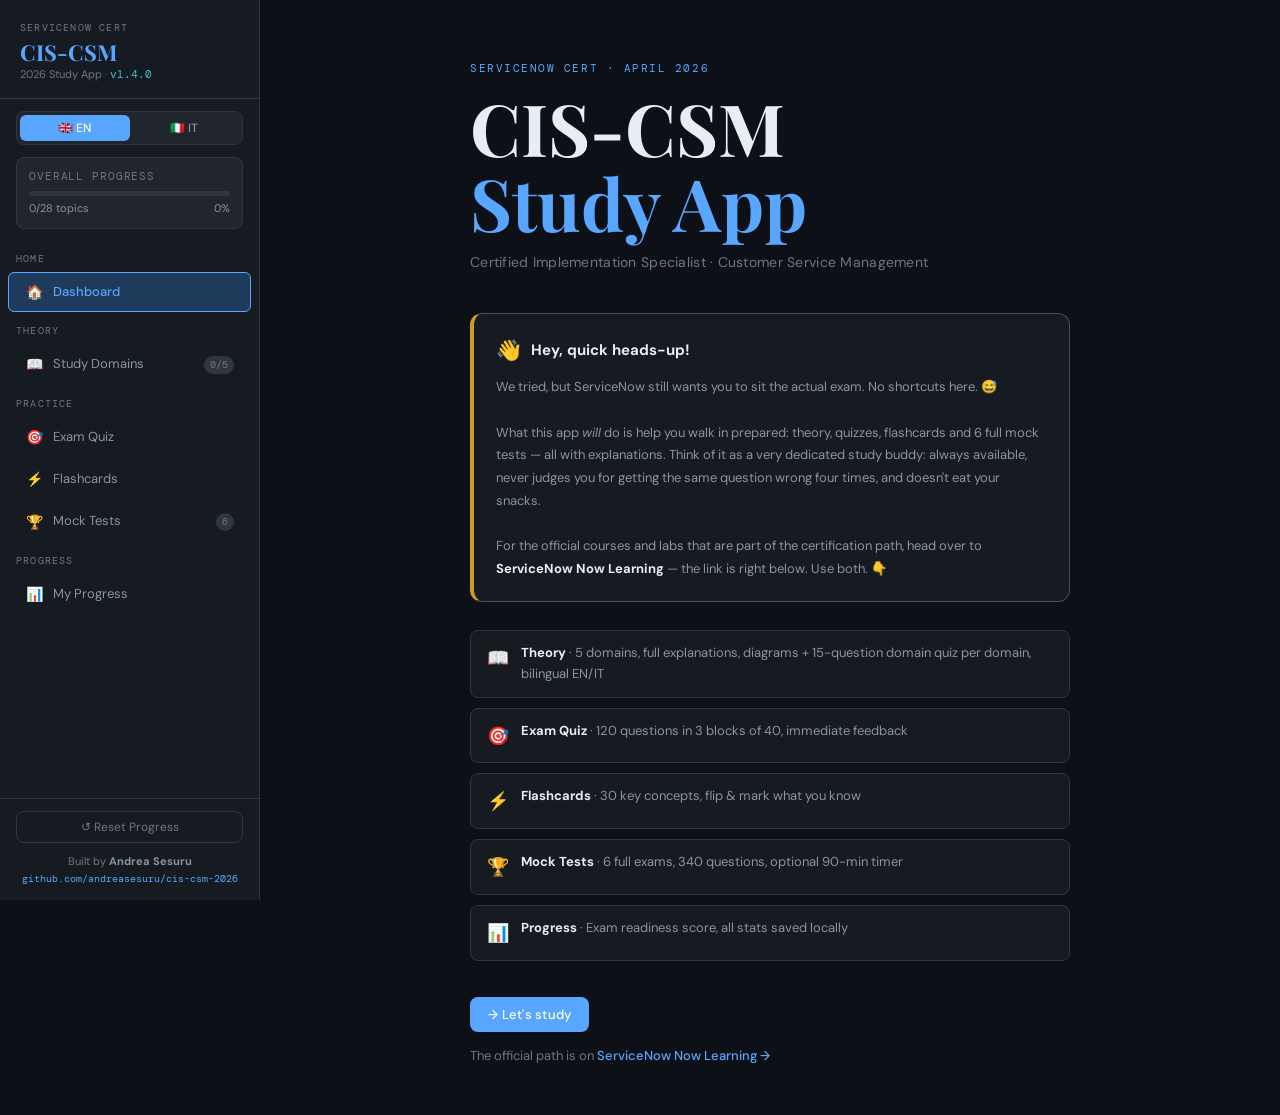
==== commit f7f79594: "feat: add domain quizzes, version badge and GitHub link (v1.4.0) - Add 75 domain quiz questions (15 " ====
--- a/index.html
+++ b/index.html
@@ -4,6 +4,7 @@
 <meta charset="UTF-8">
 <meta name="viewport" content="width=device-width, initial-scale=1.0">
 <title>CIS-CSM 2026 — Study App</title>
+<link rel="icon" href="data:image/svg+xml,<svg xmlns='http://www.w3.org/2000/svg' viewBox='0 0 100 100'><text y='.9em' font-size='90'>🎯</text></svg>">
 <link href="https://fonts.googleapis.com/css2?family=DM+Sans:wght@300;400;500;600&family=DM+Mono:wght@400;500&family=Playfair+Display:wght@700&display=swap" rel="stylesheet">
 <link rel="stylesheet" href="assets/style.css">
 </head>
@@ -15,7 +16,7 @@
   <div class="sidebar-logo">
     <div class="logo-tag">ServiceNow Cert</div>
     <h1>CIS-CSM</h1>
-    <div class="logo-sub">2026 Study App · Updated Apr 2026</div>
+    <div class="logo-sub">2026 Study App · <span style="font-family:var(--font-mono);color:var(--teal)">v1.4.0</span></div>
   </div>
 
   <div class="lang-toggle">
@@ -85,7 +86,7 @@
 
   <div class="sidebar-bottom">
     <button class="reset-btn" onclick="confirmReset()" id="reset-btn">↺ Reset Progress</button>
-    <div style="font-size:11px;color:var(--text3);text-align:center;margin-top:10px">Built by <strong style="color:var(--text2)">Andrea Sesuru</strong></div>
+    <div style="font-size:11px;color:var(--text3);text-align:center;margin-top:10px">Built by <strong style="color:var(--text2)">Andrea Sesuru</strong><br><a href="https://github.com/andreasesuru/cis-csm-2026" target="_blank" rel="noopener" style="color:var(--blue);font-size:10px;font-family:var(--font-mono)">github.com/andreasesuru/cis-csm-2026</a></div>
   </div>
 </nav>
 
@@ -253,6 +254,7 @@
 <script src="data/theory-data.js"></script>
 <script src="data/quiz-data.js"></script>
 <script src="data/flashcards-data.js"></script>
+<script src="data/domain-quiz-data.js"></script>
 <script src="data/mock-data-part1.js"></script>
 <script src="data/mock-data-part2.js"></script>
 <script src="data/mock-data.js"></script>
--- a/assets/style.css
+++ b/assets/style.css
@@ -577,6 +577,70 @@
 .topic-footer { display: flex; align-items: center; gap: 10px; margin-top: 24px; padding-top: 20px; border-top: 1px solid var(--border); flex-wrap: wrap; }
 .topic-prev-next { display: flex; gap: 8px; margin-left: auto; }
 
+/* ── QUIZ PILL (distinct from topic pills) ── */
+.topic-pill.quiz-pill { border-color: var(--teal); color: var(--teal); background: var(--teal-dim); }
+.topic-pill.quiz-pill:hover { background: var(--teal); color: #fff; }
+.topic-pill.quiz-pill.active { background: var(--teal); border-color: var(--teal); color: #fff; }
+
+/* ── TOC QUIZ ENTRY ── */
+.toc-quiz-item { color: var(--teal) !important; font-size: 11px; }
+.toc-quiz-item.active { color: var(--teal) !important; background: var(--teal-dim) !important; border-left-color: var(--teal) !important; }
+
+/* ══════════════════════════════════════════════
+   DOMAIN QUIZ — styles
+   ══════════════════════════════════════════════ */
+
+/* Dot navigation */
+.dq-dots { display: flex; gap: 4px; flex-wrap: wrap; margin-bottom: 16px; }
+.dq-dot { width: 28px; height: 28px; border-radius: 6px; font-size: 10px; font-family: var(--font-mono); font-weight: 700; border: 1px solid var(--border2); background: var(--bg3); color: var(--text2); cursor: pointer; transition: var(--transition); display: flex; align-items: center; justify-content: center; }
+.dq-dot:hover { border-color: var(--blue); color: var(--blue); }
+.dq-dot.current { border-color: var(--blue); background: var(--blue); color: #fff; }
+.dq-dot.correct { border-color: var(--green); background: var(--green-dim); color: var(--green); }
+.dq-dot.wrong { border-color: var(--red); background: var(--red-dim); color: var(--red); }
+
+/* Question block */
+.dq-qblock { background: var(--bg2); border: 1px solid var(--border); border-radius: var(--radius-lg); padding: 18px 20px; margin-bottom: 16px; }
+.dq-qnum { font-size: 11px; color: var(--text3); font-family: var(--font-mono); text-transform: uppercase; letter-spacing: .08em; margin-bottom: 8px; }
+.dq-qtext { font-size: 15px; font-weight: 500; color: var(--text); margin-bottom: 14px; line-height: 1.6; }
+.dq-opts { display: flex; flex-direction: column; gap: 7px; }
+.dq-opt { display: flex; align-items: flex-start; gap: 10px; padding: 10px 14px; background: var(--bg3); border: 1px solid var(--border); border-radius: var(--radius); font-size: 13px; color: var(--text); cursor: pointer; transition: var(--transition); text-align: left; width: 100%; }
+.dq-opt:hover:not(:disabled) { border-color: var(--blue); background: var(--blue-dim); color: #a0c8ff; }
+.dq-opt:disabled { cursor: default; }
+.dq-opt.correct { border-color: var(--green); background: var(--green-dim); color: #7ee89a; }
+.dq-opt.correct .dq-letter { background: var(--green); border-color: var(--green); color: #fff; }
+.dq-opt.wrong { border-color: var(--red); background: var(--red-dim); color: #ffaaaa; }
+.dq-opt.wrong .dq-letter { background: var(--red); border-color: var(--red); color: #fff; }
+.dq-opt.disabled { opacity: .55; }
+.dq-letter { width: 22px; height: 22px; min-width: 22px; border-radius: 4px; background: var(--bg4); border: 1px solid var(--border2); display: flex; align-items: center; justify-content: center; font-size: 10px; font-family: var(--font-mono); font-weight: 700; color: var(--text2); }
+
+/* Explanation */
+.dq-exp { display: none; margin-top: 12px; padding: 10px 14px; background: var(--bg4); border-radius: var(--radius); font-size: 12px; color: var(--text2); line-height: 1.7; border-left: 3px solid var(--teal); }
+.dq-exp.show { display: block; }
+.dq-exp strong { color: var(--text); }
+
+/* Footer */
+.dq-footer { display: flex; align-items: center; gap: 10px; justify-content: space-between; flex-wrap: wrap; }
+.dq-finish-btn { background: var(--teal) !important; border-color: var(--teal) !important; }
+
+/* Best score chip */
+.dq-best-chip { font-family: var(--font-mono); font-size: 11px; background: var(--teal-dim); color: var(--teal); border: 1px solid var(--teal); border-radius: 99px; padding: 2px 8px; }
+
+/* Result card */
+.dq-result-card { background: var(--bg2); border: 1px solid var(--border); border-radius: var(--radius-lg); padding: 24px; margin-bottom: 20px; text-align: center; }
+.dq-result-score { font-size: 56px; font-weight: 700; font-family: var(--font-mono); }
+.dq-result-detail { font-size: 14px; color: var(--text2); margin-top: 4px; }
+.dq-result-msg { font-size: 14px; color: var(--text); margin-top: 8px; font-weight: 500; }
+
+/* Review list */
+.dq-review { display: flex; flex-direction: column; gap: 10px; }
+.dq-review-item { background: var(--bg2); border: 1px solid var(--border); border-radius: var(--radius); padding: 12px 14px; border-left: 3px solid var(--border2); }
+.dq-review-item.correct { border-left-color: var(--green); }
+.dq-review-item.wrong { border-left-color: var(--red); }
+.dq-review-q { font-size: 13px; font-weight: 500; color: var(--text); margin-bottom: 4px; }
+.dq-review-icon { margin-right: 4px; }
+.dq-review-ans { font-size: 12px; color: var(--text2); margin-bottom: 4px; }
+.dq-review-exp { font-size: 12px; color: var(--text3); line-height: 1.6; padding-top: 6px; border-top: 1px solid var(--border); margin-top: 6px; }
+
 /* ══════════════════════════════════════════════
    MOCK TESTS — styles
    ══════════════════════════════════════════════ */
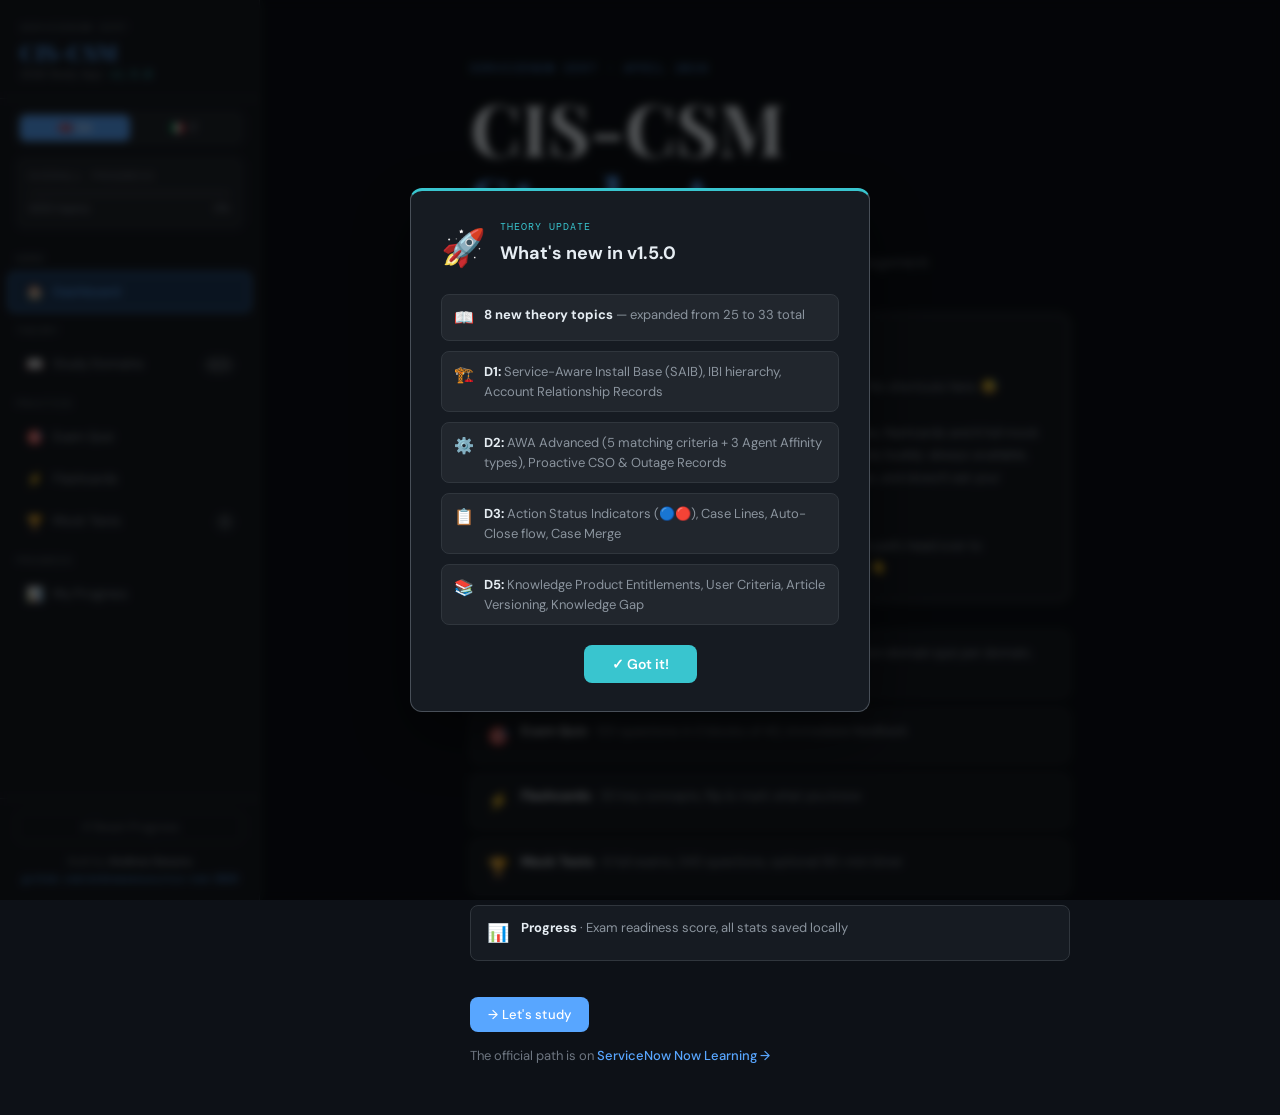
==== commit 7d54d082: "feat: theory expansion + what's new popup on update (v1.5.0) Theory (25 → 33 topics): - D1: Service-" ====
--- a/index.html
+++ b/index.html
@@ -16,7 +16,7 @@
   <div class="sidebar-logo">
     <div class="logo-tag">ServiceNow Cert</div>
     <h1>CIS-CSM</h1>
-    <div class="logo-sub">2026 Study App · <span style="font-family:var(--font-mono);color:var(--teal)">v1.4.0</span></div>
+    <div class="logo-sub">2026 Study App · <span style="font-family:var(--font-mono);color:var(--teal)">v1.5.0</span></div>
   </div>
 
   <div class="lang-toggle">
@@ -250,6 +250,38 @@
 <!-- TOAST -->
 <div class="toast" id="toast"></div>
 
+<!-- RESET CONFIRM MODAL -->
+<div class="modal-overlay" id="reset-modal" onclick="cancelReset()" style="display:none">
+  <div class="modal-box" onclick="event.stopPropagation()">
+    <div class="modal-icon">⚠️</div>
+    <h3 class="modal-title" id="rm-title">Reset all progress?</h3>
+    <p class="modal-sub" id="rm-sub">This will permanently delete everything you've done so far.</p>
+    <div class="modal-stats" id="rm-stats"></div>
+    <p class="modal-warn" id="rm-warn">This action cannot be undone.</p>
+    <div class="modal-actions">
+      <button class="btn-secondary modal-cancel" onclick="cancelReset()" id="rm-cancel">Cancel</button>
+      <button class="modal-reset-btn" onclick="doReset()" id="rm-confirm">↺ Yes, reset everything</button>
+    </div>
+  </div>
+</div>
+
+<!-- WHATS NEW MODAL -->
+<div class="modal-overlay" id="wn-modal" onclick="dismissWhatsNew()" style="display:none">
+  <div class="modal-box wn-box" onclick="event.stopPropagation()">
+    <div class="wn-header">
+      <span class="wn-emoji">🚀</span>
+      <div>
+        <div class="wn-tag" id="wn-tag">App updated</div>
+        <h3 class="modal-title" id="wn-title">What's new</h3>
+      </div>
+    </div>
+    <div class="wn-items" id="wn-items"></div>
+    <div class="modal-actions" style="justify-content:center;margin-top:20px">
+      <button class="wn-ok-btn" onclick="dismissWhatsNew()" id="wn-ok">Got it!</button>
+    </div>
+  </div>
+</div>
+
 <!-- DATA -->
 <script src="data/theory-data.js"></script>
 <script src="data/quiz-data.js"></script>
--- a/assets/style.css
+++ b/assets/style.css
@@ -414,6 +414,74 @@
 .wc-label { font-size: 9px; color: var(--text3); font-family: var(--font-mono); text-align: center; }
 .wc-pct { font-size: 10px; color: var(--blue); font-family: var(--font-mono); font-weight: 600; }
 
+/* ── RESET CONFIRM MODAL ── */
+.modal-overlay {
+  position: fixed; inset: 0; background: rgba(0,0,0,.65); backdrop-filter: blur(4px);
+  z-index: 1000; display: flex; align-items: center; justify-content: center;
+  animation: fadeIn .15s ease;
+}
+@keyframes fadeIn { from { opacity: 0; } to { opacity: 1; } }
+
+.modal-box {
+  background: var(--bg2); border: 1px solid var(--border2); border-radius: var(--radius-lg);
+  padding: 28px 30px; max-width: 420px; width: calc(100% - 32px);
+  box-shadow: 0 24px 64px rgba(0,0,0,.5);
+  animation: slideUp .18s ease;
+}
+@keyframes slideUp { from { transform: translateY(12px); opacity: 0; } to { transform: translateY(0); opacity: 1; } }
+
+.modal-icon { font-size: 36px; margin-bottom: 12px; }
+.modal-title { font-size: 18px; font-weight: 700; color: var(--text); margin-bottom: 8px; }
+.modal-sub   { font-size: 13px; color: var(--text2); margin-bottom: 14px; }
+
+.modal-stats {
+  background: var(--bg3); border: 1px solid var(--border); border-radius: var(--radius);
+  padding: 10px 14px; margin-bottom: 14px; display: flex; flex-direction: column; gap: 7px;
+}
+.rm-stat {
+  display: flex; justify-content: space-between; align-items: center;
+  font-size: 13px; color: var(--text2);
+}
+.rm-stat strong { color: var(--text); font-family: var(--font-mono); font-size: 13px; }
+.rm-stat.rm-stat-empty { color: var(--text3); font-style: italic; justify-content: center; }
+
+.modal-warn {
+  font-size: 12px; color: var(--red); font-weight: 600; margin-bottom: 20px;
+  font-family: var(--font-mono); letter-spacing: .02em;
+}
+
+.modal-actions { display: flex; gap: 10px; justify-content: flex-end; }
+.modal-cancel  { flex-shrink: 0; }
+.modal-reset-btn {
+  padding: 9px 18px; border-radius: var(--radius); font-size: 13px; font-weight: 600;
+  background: var(--red); color: #fff; border: none; cursor: pointer;
+  transition: var(--transition);
+}
+.modal-reset-btn:hover { background: #c0392b; box-shadow: 0 0 0 3px rgba(248,81,73,.25); }
+
+/* ── WHAT'S NEW MODAL ── */
+.wn-box { border-top: 3px solid var(--teal); max-width: 460px; }
+.wn-header { display: flex; align-items: center; gap: 14px; margin-bottom: 18px; }
+.wn-emoji { font-size: 36px; flex-shrink: 0; }
+.wn-tag {
+  font-size: 10px; font-family: var(--font-mono); text-transform: uppercase;
+  letter-spacing: .1em; color: var(--teal); margin-bottom: 4px;
+}
+.wn-items { display: flex; flex-direction: column; gap: 10px; }
+.wn-item {
+  display: flex; align-items: flex-start; gap: 10px;
+  padding: 10px 12px; background: var(--bg3); border: 1px solid var(--border);
+  border-radius: var(--radius); font-size: 13px; color: var(--text2); line-height: 1.5;
+}
+.wn-item strong { color: var(--text); }
+.wn-item-icon { font-size: 16px; flex-shrink: 0; margin-top: 1px; }
+.wn-ok-btn {
+  padding: 10px 28px; border-radius: var(--radius); font-size: 14px; font-weight: 600;
+  background: var(--teal); color: #fff; border: none; cursor: pointer;
+  transition: var(--transition);
+}
+.wn-ok-btn:hover { filter: brightness(1.1); box-shadow: 0 0 0 3px rgba(57,197,207,.25); }
+
 /* notification toast */
 .toast {
   position: fixed; bottom: 24px; right: 24px; background: var(--bg3);
@@ -642,6 +710,131 @@
 .dq-review-exp { font-size: 12px; color: var(--text3); line-height: 1.6; padding-top: 6px; border-top: 1px solid var(--border); margin-top: 6px; }
 
 /* ══════════════════════════════════════════════
+   DOMAIN QUIZ DIAGRAMS
+   ══════════════════════════════════════════════ */
+
+/* Wrapper injected after explanation text */
+.dqd-wrap { margin-top: 14px; }
+
+/* Diagram container */
+.dq-diagram {
+  background: var(--bg); border: 1px solid var(--border2); border-radius: var(--radius);
+  padding: 14px 16px; font-size: 12px; color: var(--text2);
+}
+.dqd-label {
+  font-size: 10px; font-family: var(--font-mono); text-transform: uppercase;
+  letter-spacing: .1em; color: var(--text3); margin-bottom: 12px;
+}
+.dqd-note {
+  font-size: 10px; color: var(--text3); margin-top: 10px; font-style: italic;
+  border-top: 1px solid var(--border); padding-top: 7px;
+}
+
+/* ── Linear Flow (states / steps) ── */
+.dqd-flow {
+  display: flex; align-items: center; gap: 4px; flex-wrap: wrap;
+}
+.dqd-flow-wrap { gap: 6px; }
+.dqd-state {
+  padding: 6px 10px; border: 1px solid var(--border2); border-radius: var(--radius);
+  background: var(--bg3); color: var(--text2); font-size: 11px; text-align: center; line-height: 1.3;
+}
+.dqd-state.dqd-highlight, .dqd-step.dqd-highlight {
+  border-color: var(--teal); background: var(--teal-dim); color: var(--teal);
+}
+.dqd-arrow {
+  color: var(--text3); font-size: 13px; flex-shrink: 0;
+}
+.dqd-step {
+  padding: 8px 10px; border: 1px solid var(--border2); border-radius: var(--radius);
+  background: var(--bg3); color: var(--text2); font-size: 11px; text-align: center;
+  line-height: 1.5; min-width: 70px;
+}
+.dqd-sub { font-size: 10px; color: var(--text3); display: block; margin-top: 2px; }
+
+/* ── Tree (hierarchy) ── */
+.dqd-tree { display: flex; flex-direction: column; align-items: center; gap: 0; }
+.dqd-parent {
+  padding: 8px 16px; border: 1px solid var(--blue); border-radius: var(--radius);
+  background: var(--blue-dim); color: var(--text); font-size: 12px; font-weight: 500;
+  text-align: center; line-height: 1.4;
+}
+.dqd-connector-v {
+  width: 2px; height: 16px; background: var(--border2); margin: 0 auto;
+}
+.dqd-children {
+  display: flex; gap: 8px; flex-wrap: wrap; justify-content: center;
+}
+.dqd-child {
+  padding: 6px 12px; border: 1px solid var(--border2); border-radius: var(--radius);
+  background: var(--bg3); color: var(--text2); font-size: 11px; text-align: center;
+  line-height: 1.4;
+}
+
+/* ── 3-Column Comparison ── */
+.dqd-cols { display: flex; gap: 8px; flex-wrap: wrap; }
+.dqd-col {
+  flex: 1; min-width: 90px; border: 1px solid var(--border); border-radius: var(--radius);
+  overflow: hidden;
+}
+.dqd-col-head {
+  padding: 6px 8px; font-size: 11px; font-weight: 700; text-align: center;
+  border-bottom: 1px solid var(--border);
+}
+.dqd-col-body {
+  padding: 8px; font-size: 11px; color: var(--text2); line-height: 1.6; background: var(--bg3);
+}
+.dqd-col.dqd-col-active { border-width: 2px; }
+
+/* ── Playbook phases (PAD) ── */
+.dqd-playbook { display: flex; align-items: flex-start; gap: 4px; flex-wrap: wrap; }
+.dqd-phase-col {
+  flex: 1; min-width: 100px; border: 1px solid var(--border2); border-radius: var(--radius);
+  overflow: hidden;
+}
+.dqd-phase-head {
+  background: var(--purple-dim); color: var(--purple); font-size: 10px; font-weight: 700;
+  padding: 5px 8px; text-align: center; border-bottom: 1px solid var(--border2);
+}
+.dqd-phase-lane {
+  background: var(--bg4); font-size: 10px; color: var(--text3); padding: 3px 8px;
+  border-bottom: 1px solid var(--border);
+}
+.dqd-activity {
+  font-size: 10px; color: var(--text2); padding: 4px 8px; border-bottom: 1px solid var(--border);
+}
+.dqd-phase-arrow { color: var(--text3); font-size: 18px; padding-top: 30px; }
+
+/* ── Hub & Spokes (Customer Central) ── */
+.dqd-hub-layout { display: flex; align-items: center; gap: 12px; flex-wrap: wrap; }
+.dqd-hub {
+  width: 90px; height: 90px; border-radius: 50%; border: 2px solid var(--teal);
+  background: var(--teal-dim); color: var(--teal); font-size: 11px; font-weight: 700;
+  display: flex; align-items: center; justify-content: center; text-align: center;
+  flex-shrink: 0; line-height: 1.3;
+}
+.dqd-spokes { display: flex; flex-direction: column; gap: 5px; }
+.dqd-spoke {
+  padding: 5px 10px; background: var(--bg3); border: 1px solid var(--border2);
+  border-radius: 99px; font-size: 11px; color: var(--text2); line-height: 1.3;
+}
+
+/* ── Stacked Blocks (Knowledge) ── */
+.dqd-blocks { display: flex; flex-direction: column; gap: 0; }
+.dqd-block {
+  padding: 10px 14px; border: 1px solid var(--border); border-radius: 0;
+  font-size: 12px; line-height: 1.5; color: var(--text2);
+}
+.dqd-blocks .dqd-block:first-child { border-radius: var(--radius) var(--radius) 0 0; }
+.dqd-blocks .dqd-block:last-child  { border-radius: 0 0 var(--radius) var(--radius); }
+.dqd-block-arrow {
+  text-align: center; font-size: 16px; color: var(--text3); line-height: 1;
+  margin: -1px 0; z-index: 1; position: relative;
+  background: var(--bg3); padding: 2px 0; border-left: 1px solid var(--border);
+  border-right: 1px solid var(--border); width: 40px; align-self: center;
+}
+
+/* ══════════════════════════════════════════════
    MOCK TESTS — styles
    ══════════════════════════════════════════════ */
 
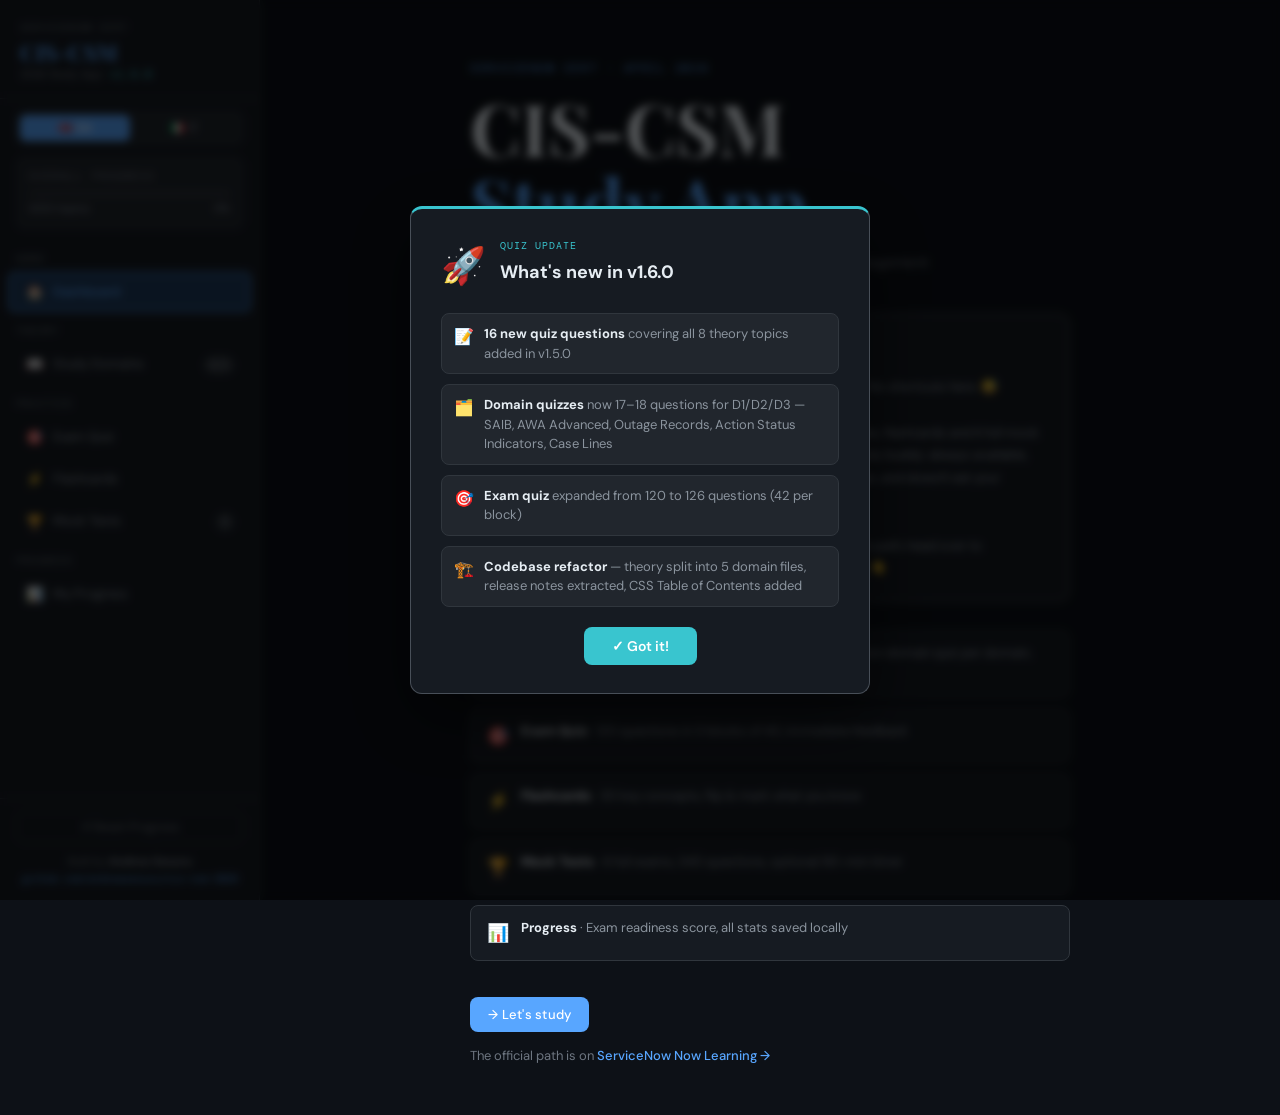
==== commit 364eefdc: "feat: v1.6.0 — quiz coverage for new theory topics + file structure refactor Quiz: - 16 new question" ====
--- a/index.html
+++ b/index.html
@@ -16,7 +16,7 @@
   <div class="sidebar-logo">
     <div class="logo-tag">ServiceNow Cert</div>
     <h1>CIS-CSM</h1>
-    <div class="logo-sub">2026 Study App · <span style="font-family:var(--font-mono);color:var(--teal)">v1.5.0</span></div>
+    <div class="logo-sub">2026 Study App · <span style="font-family:var(--font-mono);color:var(--teal)">v1.6.0</span></div>
   </div>
 
   <div class="lang-toggle">
@@ -283,7 +283,13 @@
 </div>
 
 <!-- DATA -->
+<script src="data/theory/d1-data-model.js"></script>
+<script src="data/theory/d2-configuration.js"></script>
+<script src="data/theory/d3-case-management.js"></script>
+<script src="data/theory/d4-workspace.js"></script>
+<script src="data/theory/d5-knowledge.js"></script>
 <script src="data/theory-data.js"></script>
+<script src="data/release-notes.js"></script>
 <script src="data/quiz-data.js"></script>
 <script src="data/flashcards-data.js"></script>
 <script src="data/domain-quiz-data.js"></script>
--- a/assets/style.css
+++ b/assets/style.css
@@ -1,3 +1,43 @@
+/* ══════════════════════════════════════════════════════════════
+   CIS-CSM 2026 — style.css
+   Table of Contents
+   ──────────────────────────────────────────────────────────────
+    1.  Design Tokens (:root)                          ~  1
+    2.  Layout                                         ~ 37
+    3.  Sidebar                                        ~ 40
+    4.  Main Content                                   ~118
+    5.  Welcome Page                                   ~122
+    6.  Header Bar                                     ~175
+    7.  Cards                                          ~181
+    8.  Theory View                                    ~188
+    9.  Quiz View                                      ~250
+   10.  Flashcard View                                 ~327
+   11.  Dashboard View                                 ~356
+   12.  Home View                                      ~374
+   13.  Reset Confirm Modal                            ~417
+   14.  What's New Modal                               ~462
+   15.  Responsive (base)                              ~517
+   16.  Theory Sidebar TOC                             ~538
+   17.  Topic Pills Nav                                ~551
+   18.  Domain Hero                                    ~559
+   19.  Topic Content Styles                           ~570
+   20.  Scenario Box                                   ~589
+   21.  PDI Exercise                                   ~602
+   22.  Mistake Box                                    ~617
+   23.  Mini Quiz in Theory                            ~623
+   24.  Topic Footer Nav                               ~644
+   25.  Quiz Pill                                      ~648
+   26.  TOC Quiz Entry                                 ~653
+   27.  Domain Quiz Diagrams                           ~657
+   28.  Mock Test — Selection Grid                     ~846
+   29.  Mock Test — Header Bar                         ~898
+   30.  Mock Test — Question Dots                      ~924
+   31.  Mock Test — Options & Controls                 ~952
+   32.  Mock Test — Review Section                     ~993
+   33.  Mock Test — Start Modal                        ~1020
+   34.  Responsive (mock)                              ~1052
+   ══════════════════════════════════════════════════════════════ */
+
 :root {
   --bg: #0d1117;
   --bg2: #161b22;
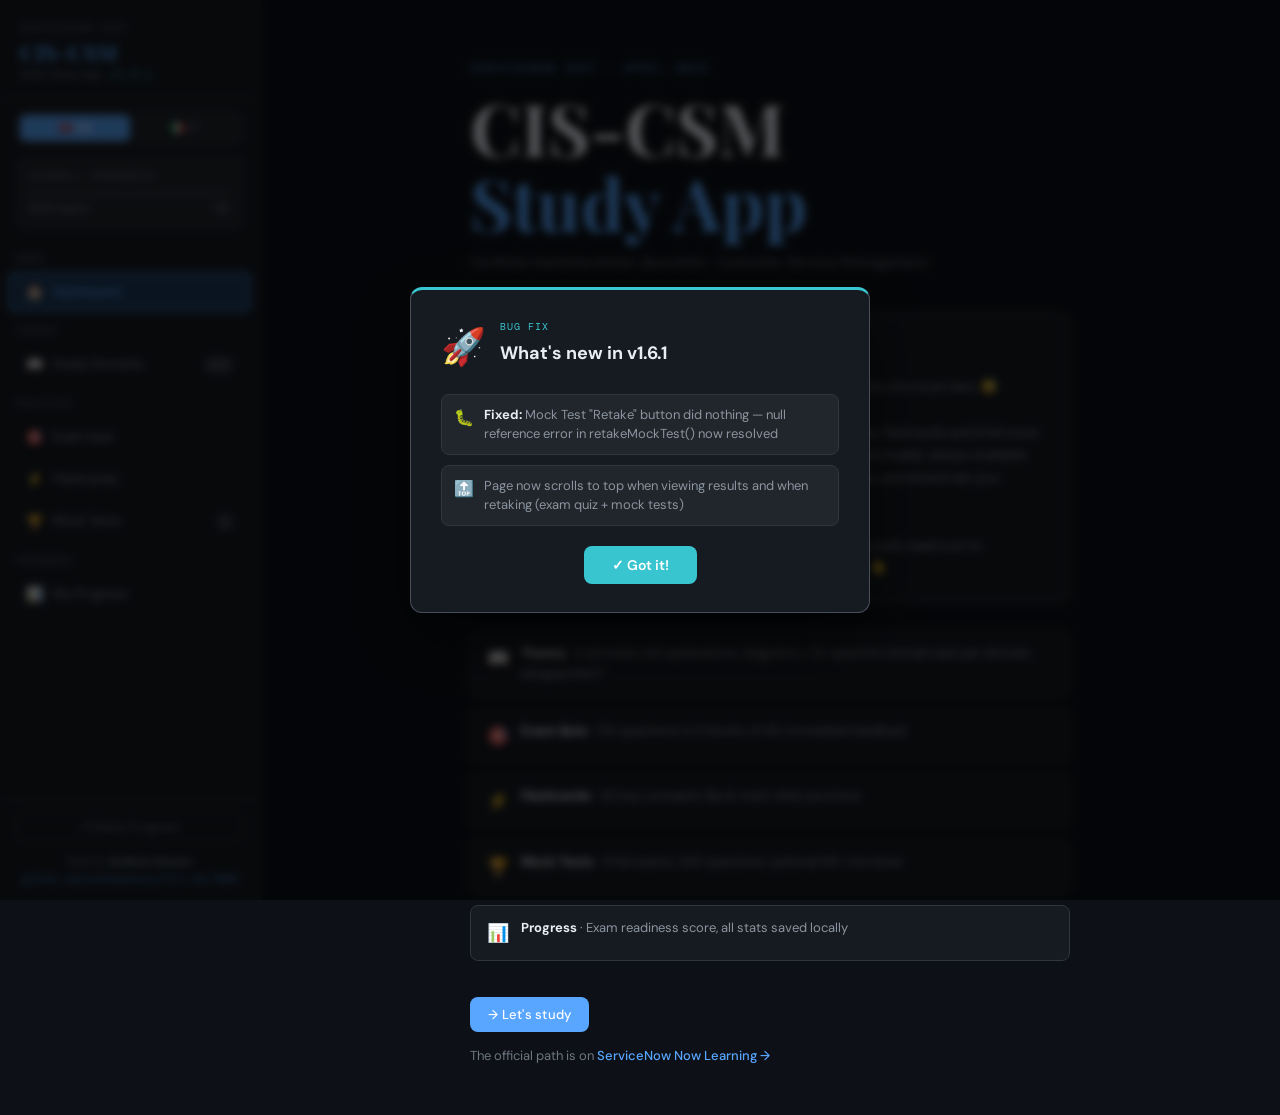
==== commit c4d1fb35: "fix: v1.6.1 — mock test retake button broken + scroll-to-top on results Bug: retakeMockTest() refere" ====
--- a/index.html
+++ b/index.html
@@ -16,7 +16,7 @@
   <div class="sidebar-logo">
     <div class="logo-tag">ServiceNow Cert</div>
     <h1>CIS-CSM</h1>
-    <div class="logo-sub">2026 Study App · <span style="font-family:var(--font-mono);color:var(--teal)">v1.6.0</span></div>
+    <div class="logo-sub">2026 Study App · <span style="font-family:var(--font-mono);color:var(--teal)">v1.6.1</span></div>
   </div>
 
   <div class="lang-toggle">
@@ -201,7 +201,7 @@
   <div class="view-header">
     <div class="breadcrumb" id="bc-quiz">PRACTICE</div>
     <h2 id="quiz-title">Exam Quiz</h2>
-    <p id="quiz-sub">Blocks of 40 questions · English · Answer and read explanation immediately</p>
+    <p id="quiz-sub">Blocks of 42 questions · English · Answer and read explanation immediately</p>
   </div>
   <div id="quiz-setup">
     <div class="card" style="margin-bottom:20px">
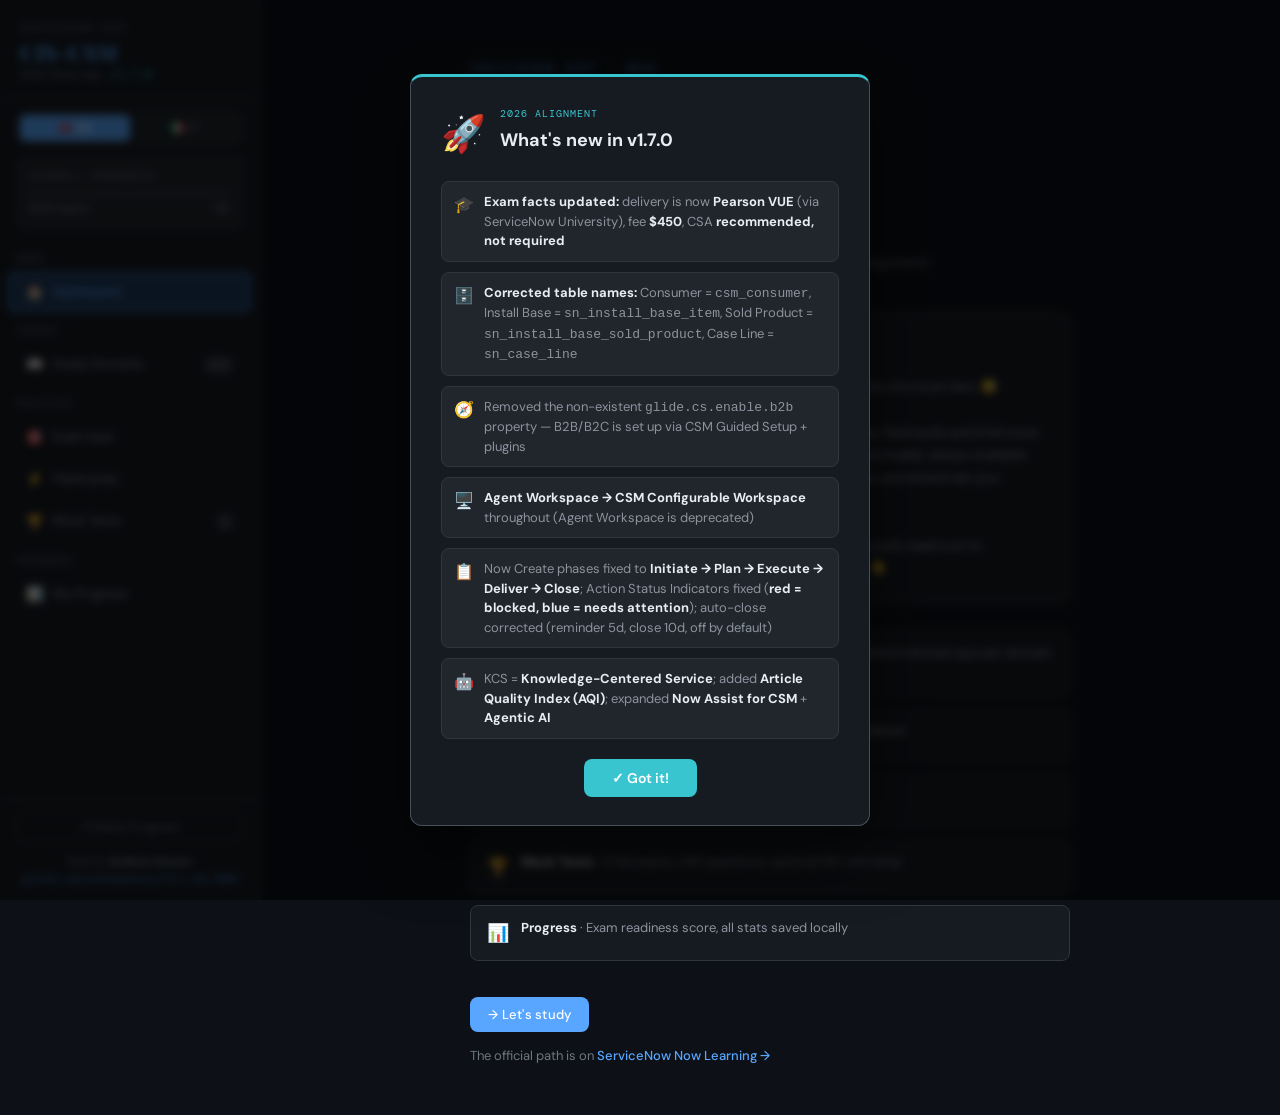
==== commit 4c06fe3d: "feat: v1.7.0 — realign to current 2026 CIS-CSM exam - Exam facts: delivery Kryterion->Pearson VUE, f" ====
--- a/index.html
+++ b/index.html
@@ -16,7 +16,7 @@
   <div class="sidebar-logo">
     <div class="logo-tag">ServiceNow Cert</div>
     <h1>CIS-CSM</h1>
-    <div class="logo-sub">2026 Study App · <span style="font-family:var(--font-mono);color:var(--teal)">v1.6.1</span></div>
+    <div class="logo-sub">2026 Study App · <span style="font-family:var(--font-mono);color:var(--teal)">v1.7.0</span></div>
   </div>
 
   <div class="lang-toggle">
@@ -96,7 +96,7 @@
 <!-- WELCOME VIEW -->
 <div class="view active" id="view-welcome" style="max-width:680px">
   <div class="welcome-logo">
-    <div class="wl-tag" id="wl-tag">ServiceNow Cert · April 2026</div>
+    <div class="wl-tag" id="wl-tag">ServiceNow Cert · 2026</div>
     <h1 class="wl-title">CIS-CSM<br><span id="wl-sub">Study App</span></h1>
     <p class="wl-tagline" id="wl-tagline">Certified Implementation Specialist · Customer Service Management</p>
   </div>
@@ -111,7 +111,7 @@
 
   <div class="welcome-features">
     <div class="wf-item"><span class="wf-icon">📖</span><div><strong id="wf-t1">Theory</strong><span id="wf-d1"> · 5 domains, full explanations, diagrams, bilingual EN/IT</span></div></div>
-    <div class="wf-item"><span class="wf-icon">🎯</span><div><strong id="wf-t2">Exam Quiz</strong><span id="wf-d2"> · 120 questions in 3 blocks of 40, immediate feedback</span></div></div>
+    <div class="wf-item"><span class="wf-icon">🎯</span><div><strong id="wf-t2">Exam Quiz</strong><span id="wf-d2"> · 126 questions in 3 blocks of 42, immediate feedback</span></div></div>
     <div class="wf-item"><span class="wf-icon">⚡</span><div><strong id="wf-t3">Flashcards</strong><span id="wf-d3"> · 30 key concepts, flip & mark what you know</span></div></div>
     <div class="wf-item"><span class="wf-icon">🏆</span><div><strong id="wf-t4">Mock Tests</strong><span id="wf-d4"> · 6 full exams, 340 questions, optional 90-min timer</span></div></div>
     <div class="wf-item"><span class="wf-icon">📊</span><div><strong id="wf-t5">Progress</strong><span id="wf-d5"> · Exam readiness score, all stats saved locally</span></div></div>
@@ -140,9 +140,10 @@
       <span class="exam-badge" id="badge-q">60 questions</span>
       <span class="exam-badge" id="badge-t">90 minutes</span>
       <span class="exam-badge" id="badge-p">~70% to pass</span>
-      <span class="exam-badge" id="badge-c">$315 fee</span>
-      <span class="exam-badge" id="badge-pre">Prereq: CSA</span>
-    </div>
+      <span class="exam-badge" id="badge-c">$450 fee</span>
+      <span class="exam-badge" id="badge-pre">CSA recommended</span>
+    </div>
+    <p id="exam-note" style="font-size:11px;color:var(--text3);margin:2px 0 14px;line-height:1.5"></p>
     <div style="background:var(--bg2);border:1px solid var(--border);border-radius:var(--radius-lg);padding:16px 20px;margin-bottom:16px">
       <div style="font-size:12px;color:var(--text3);font-family:var(--font-mono);text-transform:uppercase;letter-spacing:.08em;margin-bottom:8px" id="domain-chart-label">Domain Weights</div>
       <div class="weight-chart">
@@ -152,6 +153,7 @@
         <div class="wc-bar-wrap"><div class="wc-bar" style="height:50%;background:var(--amber)"></div><div class="wc-pct">15%</div><div class="wc-label">WS &amp; Analytics</div></div>
         <div class="wc-bar-wrap"><div class="wc-bar" style="height:33%;background:var(--red)"></div><div class="wc-pct">10%</div><div class="wc-label">Knowledge</div></div>
       </div>
+      <p id="weight-note" style="font-size:11px;color:var(--text3);margin:10px 0 0;line-height:1.5"></p>
     </div>
   </div>
   <div class="home-cards">
@@ -164,7 +166,7 @@
     <div class="home-card" onclick="showView('quiz')">
       <div class="hc-icon">🎯</div>
       <div class="hc-title" id="hc-t2">Take a Quiz</div>
-      <div class="hc-desc" id="hc-d2">120+ exam-style questions in blocks of 40. Full explanations.</div>
+      <div class="hc-desc" id="hc-d2">126 exam-style questions in blocks of 42. Full explanations.</div>
       <div class="hc-arrow" id="hc-a2">→ Test yourself</div>
     </div>
     <div class="home-card" onclick="showView('flashcards')">
